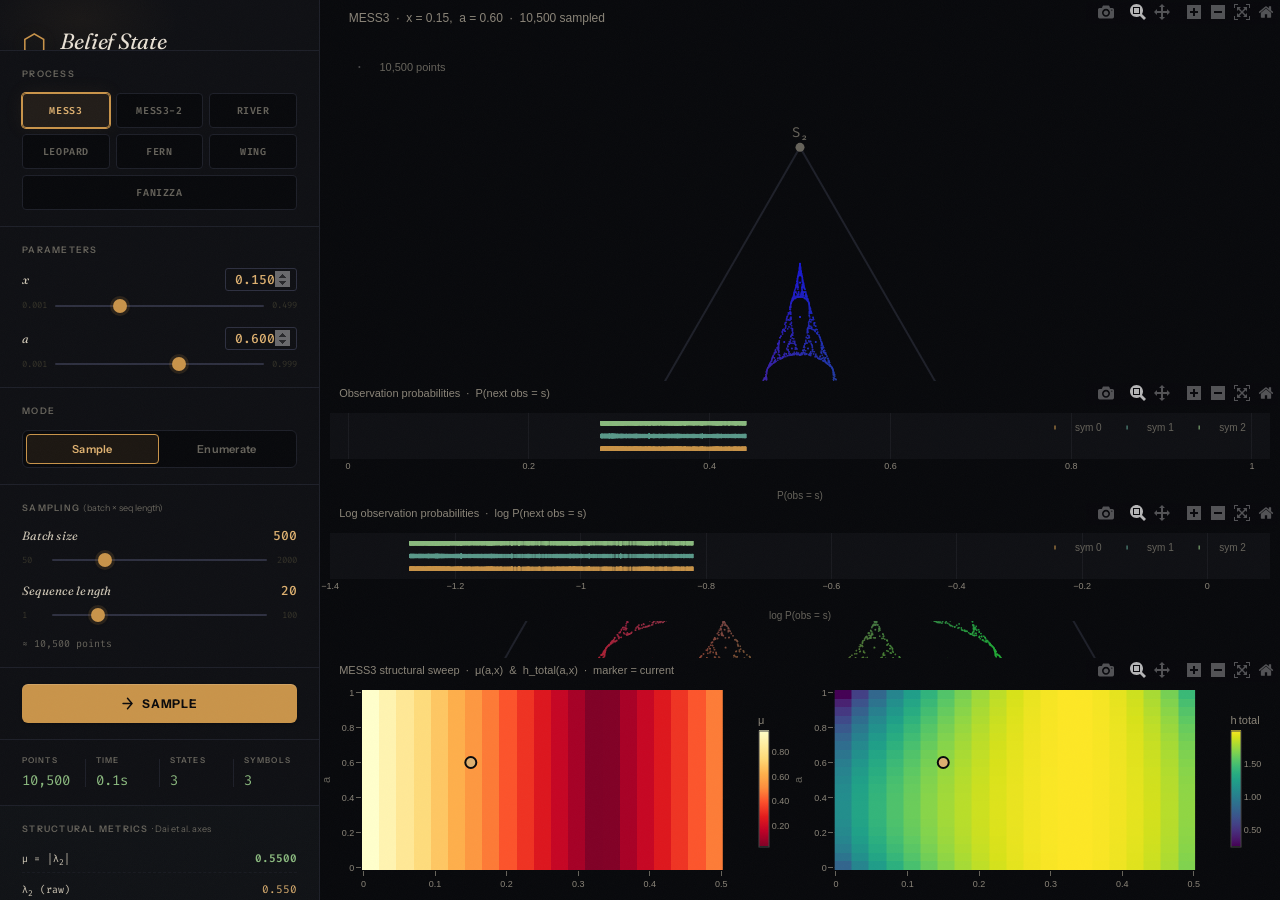
==== index.html @ 684ce018 "Add WING process; UI fixes for startup zoom and section gaps - WING (3 states, 2 obs) parametrized b" ====
<!DOCTYPE html>
<html lang="en">
<head>
  <meta charset="UTF-8" />
  <meta name="viewport" content="width=device-width, initial-scale=1.0" />
  <title>Belief State Geometry</title>
  <link rel="preconnect" href="https://fonts.googleapis.com" />
  <link rel="preconnect" href="https://fonts.gstatic.com" crossorigin />
  <link href="https://fonts.googleapis.com/css2?family=Fraunces:ital,opsz,wght@0,9..144,300;0,9..144,400;0,9..144,600;1,9..144,300;1,9..144,400;1,9..144,600&family=Instrument+Sans:wght@400;500;600;700&family=Fira+Code:wght@400;500;600&display=swap" rel="stylesheet" />
  <script src="https://cdn.plot.ly/plotly-2.35.2.min.js"></script>
  <link rel="stylesheet" href="style.css?v=5" />
</head>
<body>
<div class="layout">

  <!-- ══════════════════ SIDEBAR ══════════════════ -->
  <aside class="sidebar">

    <div class="sidebar-header">
      <div class="logo-row">
        <span class="logo-icon">&#x2B21;</span>
        <div>
          <h1>Belief State<br/>Geometry</h1>
          <p class="subtitle">Mixed-State Presentations of generative processes</p>
        </div>
      </div>
    </div>

    <!-- Process selector -->
    <div class="section">
      <div class="section-label">Process</div>
      <div class="process-grid" id="process-grid">
        <button class="proc-btn active" data-proc="mess3">MESS3</button>
        <button class="proc-btn" data-proc="mess3_2">MESS3-2</button>
        <button class="proc-btn" data-proc="river">RIVER</button>
        <button class="proc-btn" data-proc="leopard">LEOPARD</button>
        <button class="proc-btn" data-proc="fern">FERN</button>
        <button class="proc-btn" data-proc="wing">WING</button>
        <button class="proc-btn fanizza-btn" data-proc="fanizza">FANIZZA</button>
      </div>
    </div>

    <!-- Parameters -->
    <div class="section" id="param-section">
      <div class="section-label" id="param-section-label">Parameters</div>
      <div id="param-list"></div>
    </div>

    <!-- Mode toggle -->
    <div class="section">
      <div class="section-label">Mode</div>
      <div class="mode-toggle">
        <button class="mode-btn active" id="mode-sample">Sample</button>
        <button class="mode-btn" id="mode-enum">Enumerate</button>
      </div>
    </div>

    <!-- Sample mode controls -->
    <div class="section" id="sample-section">
      <div class="section-label">Sampling <span class="muted">(batch &times; seq length)</span></div>
      <div class="param-row">
        <div class="param-header">
          <label class="param-label">Batch size</label>
          <span class="param-val" id="batch-size-val">500</span>
        </div>
        <div class="slider-row">
          <span class="slider-bound">50</span>
          <input type="range" class="slider" id="batch-size" min="50" max="2000" step="50" value="500" />
          <span class="slider-bound right">2000</span>
        </div>
      </div>
      <div class="param-row">
        <div class="param-header">
          <label class="param-label">Sequence length</label>
          <span class="param-val" id="seq-len-val">20</span>
        </div>
        <div class="slider-row">
          <span class="slider-bound">1</span>
          <input type="range" class="slider" id="seq-len" min="1" max="100" step="1" value="20" />
          <span class="slider-bound right">100</span>
        </div>
      </div>
      <div class="depth-hint">
        &#8776; <span id="point-estimate">10,500</span> points
      </div>
    </div>

    <!-- Enumerate mode controls (hidden by default) -->
    <div class="section hidden" id="enum-section">
      <div class="section-label">Depth <span class="muted">(max sequence length)</span></div>
      <div class="depth-row">
        <input type="range" class="slider" id="max-seq-len" min="3" max="14" step="1" value="8" />
        <span class="depth-val" id="max-seq-len-val">8</span>
      </div>
      <div class="depth-hint">
        &#8776; <span id="node-estimate">9,841</span> nodes
      </div>
    </div>

    <!-- Compute -->
    <div class="compute-section">
      <button class="compute-btn" id="compute-btn">
        <svg class="btn-icon" viewBox="0 0 16 16" fill="none">
          <path d="M8 1.5L13.5 8L8 14.5" stroke="currentColor" stroke-width="1.8" stroke-linecap="round" stroke-linejoin="round"/>
          <path d="M2.5 8H13" stroke="currentColor" stroke-width="1.8" stroke-linecap="round"/>
        </svg>
        <span class="btn-label">Sample</span>
      </button>
    </div>

    <!-- Stats -->
    <div class="stats-panel" id="stats-panel">
      <div class="stat-item">
        <div class="stat-label">Points</div>
        <div class="stat-val" id="stat-nodes">&mdash;</div>
      </div>
      <div class="stat-divider"></div>
      <div class="stat-item">
        <div class="stat-label">Time</div>
        <div class="stat-val" id="stat-time">&mdash;</div>
      </div>
      <div class="stat-divider"></div>
      <div class="stat-item">
        <div class="stat-label">States</div>
        <div class="stat-val" id="stat-states">3</div>
      </div>
      <div class="stat-divider"></div>
      <div class="stat-item">
        <div class="stat-label">Symbols</div>
        <div class="stat-val" id="stat-symbols">3</div>
      </div>
    </div>

    <!-- Structural metrics: mixing rate & entropy -->
    <div class="section structural-section" id="structural-section">
      <div class="section-label">
        Structural metrics
        <span class="muted">&middot; Dai et&nbsp;al. axes</span>
      </div>
      <div class="metrics-grid" id="metrics-grid">
        <div class="metric-row">
          <span class="metric-label">&mu; = |&lambda;<sub>2</sub>|</span>
          <span class="metric-val highlight" id="metric-mu">&mdash;</span>
        </div>
        <div class="metric-row">
          <span class="metric-label">&lambda;<sub>2</sub> (raw)</span>
          <span class="metric-val" id="metric-lambda2">&mdash;</span>
        </div>
        <div class="metric-row">
          <span class="metric-label">&pi;</span>
          <span class="metric-val" id="metric-pi">&mdash;</span>
        </div>
        <div class="metric-row">
          <span class="metric-label">H(A)</span>
          <span class="metric-val" id="metric-HA">&mdash; <span class="metric-unit">nats</span></span>
        </div>
        <div class="metric-row">
          <span class="metric-label">H(B, &pi;)</span>
          <span class="metric-val" id="metric-HB">&mdash; <span class="metric-unit">nats</span></span>
        </div>
        <div class="metric-row">
          <span class="metric-label">h&#771;<sub>A</sub></span>
          <span class="metric-val" id="metric-hA">&mdash;</span>
        </div>
        <div class="metric-row">
          <span class="metric-label">h&#771;<sub>B</sub></span>
          <span class="metric-val" id="metric-hB">&mdash;</span>
        </div>
        <div class="metric-row">
          <span class="metric-label">h<sub>total</sub></span>
          <span class="metric-val highlight" id="metric-htot">&mdash;</span>
        </div>
        <div class="metric-row">
          <span class="metric-label">1 / (1 &minus; &mu;)</span>
          <span class="metric-val" id="metric-mixtime">&mdash; <span class="metric-unit">steps</span></span>
        </div>
      </div>
      <div class="metrics-note hidden" id="metrics-note"></div>
    </div>

    <!-- Description -->
    <div class="description" id="description"></div>

    <div class="sidebar-footer">
      <a href="https://arxiv.org/abs/2405.15943" target="_blank" class="ref-link">
        <span>arXiv:2405.15943</span> &#8599;
      </a>
      <a href="https://github.com/Astera-org/simplexity" target="_blank" class="ref-link">
        simplexity &#8599;
      </a>
    </div>

  </aside>

  <!-- ══════════════════ MAIN ══════════════════ -->
  <main class="main">

    <!-- Loading overlay -->
    <div class="loading-overlay hidden" id="loading-overlay">
      <div class="loading-card">
        <div class="spinner-ring"></div>
        <div class="loading-text">
          Computing&hellip;
          <span class="loading-sub" id="loading-sub">
            Running in-browser computation
          </span>
        </div>
      </div>
    </div>

    <!-- Plot area -->
    <div class="plot-area" id="plot-area">
      <div id="main-plot" class="plot-container"></div>
      <div id="cantor-plot" class="plot-container cantor-container hidden"></div>
      <div id="obs-prob-plot" class="plot-container obs-prob-container hidden"></div>
      <div id="log-obs-prob-plot" class="plot-container log-obs-prob-container hidden"></div>
      <div id="param-grid-wrapper" class="param-grid-wrapper hidden">
        <div class="grid-scale-toggle" id="grid-scale-toggle">
          <span class="grid-scale-label">Axes (a, x)</span>
          <button class="scale-btn active" data-scale="linear">Linear</button>
          <button class="scale-btn" data-scale="log">Log</button>
        </div>
        <div id="param-grid-plot" class="plot-container param-grid-container"></div>
      </div>
    </div>

    <!-- Empty state -->
    <div class="empty-state hidden" id="empty-state">
      <div class="empty-icon">&#x2B21;</div>
      <div class="empty-title">No data yet</div>
      <div class="empty-sub">Select a process and click <strong>Sample</strong></div>
    </div>

  </main>

</div>
<script src="compute.js?v=5"></script>
<script src="app.js?v=5"></script>
</body>
</html>
---- style.css ----
/* ═══════════════════════════════════════════════════════════════════
   Belief State Geometry — Observatory Instrument aesthetic
   ═══════════════════════════════════════════════════════════════════ */

*, *::before, *::after { box-sizing: border-box; margin: 0; padding: 0; }

:root {
  --bg:         #08090c;
  --surface:    #0f1014;
  --card:       #16171e;
  --border:     #1e2029;
  --border-hi:  #2e3040;

  --accent:     #c9944a;
  --accent-dim: rgba(201, 148, 74, 0.10);
  --accent-hi:  #ddb070;
  --accent-glow: rgba(201, 148, 74, 0.06);

  --teal:       #5b9a8b;
  --teal-dim:   rgba(91, 154, 139, 0.10);

  --text:       #cdc5b4;
  --text-hi:    #e8e0d4;
  --muted:      #66635b;
  --faint:      #333128;

  --green:      #8bba7f;
  --red:        #d4685a;

  --font-display: 'Fraunces', 'Georgia', serif;
  --font-body: 'Instrument Sans', system-ui, -apple-system, sans-serif;
  --font-mono: 'Fira Code', 'JetBrains Mono', monospace;
}

html, body { height: 100%; overflow: hidden; }

body {
  font-family: var(--font-body);
  background: var(--bg);
  color: var(--text);
  font-size: 13px;
  line-height: 1.5;
  -webkit-font-smoothing: antialiased;
}

/* Noise grain overlay */
body::after {
  content: '';
  position: fixed;
  inset: 0;
  pointer-events: none;
  z-index: 9999;
  opacity: 0.025;
  background-image: url("data:image/svg+xml,%3Csvg viewBox='0 0 256 256' xmlns='http://www.w3.org/2000/svg'%3E%3Cfilter id='n'%3E%3CfeTurbulence type='fractalNoise' baseFrequency='0.85' numOctaves='4' stitchTiles='stitch'/%3E%3C/filter%3E%3Crect width='100%25' height='100%25' filter='url(%23n)'/%3E%3C/svg%3E");
  background-size: 200px 200px;
}

/* ── Layout ──────────────────────────────────────────────────────── */
.layout {
  display: flex;
  height: 100vh;
}

/* ── Sidebar ─────────────────────────────────────────────────────── */
.sidebar {
  width: 320px;
  min-width: 320px;
  background: var(--surface);
  border-right: 1px solid var(--border);
  display: flex;
  flex-direction: column;
  overflow-y: auto;
  overflow-x: hidden;
  scrollbar-width: thin;
  scrollbar-color: var(--border) transparent;
}

.sidebar-header {
  padding: 28px 22px 22px;
  border-bottom: 1px solid var(--border);
  position: relative;
  overflow: hidden;
}

/* Warm glow behind header */
.sidebar-header::before {
  content: '';
  position: absolute;
  top: -40px;
  left: -20px;
  width: 200px;
  height: 120px;
  background: radial-gradient(ellipse, var(--accent-glow), transparent 70%);
  pointer-events: none;
}

.logo-row {
  display: flex;
  align-items: flex-start;
  gap: 14px;
  position: relative;
}

.logo-icon {
  font-size: 28px;
  line-height: 1;
  margin-top: 2px;
  color: var(--accent);
  flex-shrink: 0;
  filter: drop-shadow(0 0 8px var(--accent-dim));
}

h1 {
  font-family: var(--font-display);
  font-size: 22px;
  font-weight: 400;
  font-style: italic;
  line-height: 1.2;
  color: var(--text-hi);
  letter-spacing: -0.01em;
  font-variation-settings: 'opsz' 36;
}

.subtitle {
  font-size: 10.5px;
  color: var(--muted);
  margin-top: 6px;
  line-height: 1.5;
  letter-spacing: 0.03em;
}

/* ── Sections ────────────────────────────────────────────────────── */
.section {
  padding: 16px 22px;
  border-bottom: 1px solid var(--border);
}

.section-label {
  font-size: 9px;
  font-weight: 600;
  letter-spacing: 0.14em;
  text-transform: uppercase;
  color: var(--muted);
  margin-bottom: 12px;
  font-family: var(--font-body);
}

.section-label .muted { font-weight: 400; text-transform: none; letter-spacing: 0; }

/* ── Mode toggle ────────────────────────────────────────────────── */
.mode-toggle {
  display: flex;
  gap: 2px;
  background: var(--bg);
  border: 1px solid var(--border);
  border-radius: 6px;
  padding: 3px;
}

.mode-btn {
  flex: 1;
  background: transparent;
  border: 1px solid transparent;
  border-radius: 4px;
  color: var(--muted);
  font-size: 11px;
  font-weight: 600;
  padding: 7px 8px;
  cursor: pointer;
  transition: all 0.2s ease;
  font-family: var(--font-body);
  letter-spacing: 0.02em;
}

.mode-btn:hover { color: var(--text); }

.mode-btn.active {
  background: var(--accent-dim);
  border-color: var(--accent);
  color: var(--accent-hi);
}

/* ── Process grid ────────────────────────────────────────────────── */
.process-grid {
  display: grid;
  grid-template-columns: 1fr 1fr 1fr;
  gap: 6px;
}

.proc-btn {
  background: var(--bg);
  border: 1px solid var(--border);
  border-radius: 4px;
  color: var(--muted);
  font-size: 10px;
  font-weight: 600;
  padding: 10px 4px;
  cursor: pointer;
  transition: all 0.2s ease;
  font-family: var(--font-mono);
  letter-spacing: 0.06em;
  white-space: nowrap;
  position: relative;
}

.proc-btn:hover {
  border-color: var(--accent);
  color: var(--accent-hi);
  background: var(--accent-dim);
}

.proc-btn.active {
  background: var(--accent-dim);
  border-color: var(--accent);
  color: var(--accent-hi);
  box-shadow: 0 0 0 1px var(--accent), 0 0 20px rgba(201, 148, 74, 0.08);
}

/* FANIZZA spans full bottom row */
.proc-btn.fanizza-btn {
  grid-column: 1 / 4;
}

/* ── Parameters ──────────────────────────────────────────────────── */
.param-row { margin-bottom: 14px; }
.param-row:last-child { margin-bottom: 0; }

.param-header {
  display: flex;
  justify-content: space-between;
  align-items: baseline;
  margin-bottom: 8px;
}

.param-label {
  font-size: 12px;
  color: var(--text);
  font-style: italic;
  font-family: var(--font-display);
  font-variation-settings: 'opsz' 14;
  letter-spacing: 0.02em;
}

.param-val {
  font-size: 13px;
  font-weight: 500;
  color: var(--accent-hi);
  font-family: var(--font-mono);
  min-width: 44px;
  text-align: right;
  font-variant-numeric: tabular-nums;
}

input.param-num {
  background: transparent;
  border: 1px solid var(--border-hi);
  border-radius: 3px;
  padding: 2px 6px;
  width: 72px;
  outline: none;
}
input.param-num:focus {
  border-color: var(--accent-hi);
}
input.param-num::-webkit-outer-spin-button,
input.param-num::-webkit-inner-spin-button {
  opacity: 0.4;
}

.slider-row {
  display: flex;
  align-items: center;
  gap: 8px;
}

.slider-bound {
  font-size: 9px;
  color: var(--faint);
  font-family: var(--font-mono);
  min-width: 22px;
}
.slider-bound.right { text-align: right; }

/* Range input */
.slider {
  -webkit-appearance: none;
  appearance: none;
  flex: 1;
  height: 2px;
  background: var(--border-hi);
  border-radius: 1px;
  outline: none;
  cursor: pointer;
  transition: background 0.2s;
}

.slider::-webkit-slider-thumb {
  -webkit-appearance: none;
  width: 14px;
  height: 14px;
  border-radius: 50%;
  background: var(--accent);
  cursor: pointer;
  box-shadow: 0 0 0 3px rgba(201, 148, 74, 0.15), 0 1px 4px rgba(0,0,0,0.4);
  transition: all 0.15s ease;
}

.slider::-webkit-slider-thumb:hover {
  background: var(--accent-hi);
  box-shadow: 0 0 0 5px rgba(201, 148, 74, 0.2), 0 1px 6px rgba(0,0,0,0.5);
  transform: scale(1.1);
}

.slider::-moz-range-thumb {
  width: 14px;
  height: 14px;
  border-radius: 50%;
  background: var(--accent);
  border: none;
  cursor: pointer;
}

.no-params {
  font-size: 11px;
  color: var(--muted);
  font-style: italic;
  padding: 4px 0;
  font-family: var(--font-display);
  font-variation-settings: 'opsz' 14;
}

/* ── Depth ───────────────────────────────────────────────────────── */
.depth-row {
  display: flex;
  align-items: center;
  gap: 12px;
}

.depth-val {
  font-size: 20px;
  font-weight: 300;
  font-family: var(--font-display);
  color: var(--accent-hi);
  min-width: 28px;
  text-align: right;
  font-variant-numeric: tabular-nums;
}

.depth-hint {
  font-size: 10px;
  color: var(--muted);
  margin-top: 6px;
  font-family: var(--font-mono);
  font-variant-numeric: tabular-nums;
}

/* ── Compute button ──────────────────────────────────────────────── */
.compute-section {
  padding: 16px 22px;
  border-bottom: 1px solid var(--border);
}

.compute-btn {
  width: 100%;
  padding: 12px 16px;
  background: var(--accent);
  border: none;
  border-radius: 6px;
  color: #0a0a0c;
  font-size: 12px;
  font-weight: 700;
  cursor: pointer;
  display: flex;
  align-items: center;
  justify-content: center;
  gap: 8px;
  letter-spacing: 0.08em;
  text-transform: uppercase;
  transition: all 0.2s ease;
  font-family: var(--font-body);
  box-shadow: 0 1px 3px rgba(0,0,0,0.3), inset 0 1px 0 rgba(255,255,255,0.15);
}

.compute-btn:hover:not(:disabled) {
  background: var(--accent-hi);
  transform: translateY(-1px);
  box-shadow: 0 4px 16px rgba(201, 148, 74, 0.25), inset 0 1px 0 rgba(255,255,255,0.2);
}

.compute-btn:active:not(:disabled) {
  transform: translateY(0);
  box-shadow: 0 1px 2px rgba(0,0,0,0.4), inset 0 1px 2px rgba(0,0,0,0.1);
}

.compute-btn:disabled {
  opacity: 0.35;
  cursor: not-allowed;
  transform: none;
  box-shadow: none;
}

.btn-icon {
  width: 13px;
  height: 13px;
  flex-shrink: 0;
}

/* ── Stats ───────────────────────────────────────────────────────── */
.stats-panel {
  display: flex;
  align-items: center;
  padding: 14px 22px;
  border-bottom: 1px solid var(--border);
  gap: 0;
}

.stat-item {
  flex: 1;
  display: flex;
  flex-direction: column;
  gap: 4px;
}

.stat-divider {
  width: 1px;
  height: 28px;
  background: var(--border);
  margin: 0 10px;
}

.stat-label {
  font-size: 8px;
  font-weight: 600;
  letter-spacing: 0.14em;
  text-transform: uppercase;
  color: var(--muted);
  font-family: var(--font-body);
}

.stat-val {
  font-size: 14px;
  font-weight: 400;
  font-family: var(--font-mono);
  color: var(--green);
  font-variant-numeric: tabular-nums;
}

/* ── Structural metrics ──────────────────────────────────────────── */
.structural-section {
  background: linear-gradient(
    180deg,
    rgba(91, 154, 139, 0.025) 0%,
    transparent 100%
  );
}

.metrics-grid {
  display: flex;
  flex-direction: column;
  gap: 6px;
}

.metric-row {
  display: flex;
  justify-content: space-between;
  align-items: baseline;
  padding: 3px 0;
  border-bottom: 1px dashed rgba(30, 32, 41, 0.6);
  font-size: 11px;
}

.metric-row:last-child { border-bottom: none; }

.metric-label {
  color: var(--text);
  font-family: var(--font-mono);
  font-size: 10px;
  letter-spacing: 0.02em;
}

.metric-val {
  color: var(--accent-hi);
  font-family: var(--font-mono);
  font-size: 11px;
  font-variant-numeric: tabular-nums;
  text-align: right;
}

.metric-val.highlight {
  color: var(--green);
  font-weight: 600;
}

.metric-unit {
  color: var(--muted);
  font-size: 9px;
  margin-left: 2px;
  font-weight: 400;
}

.metrics-note {
  margin-top: 8px;
  padding: 8px 10px;
  font-size: 10.5px;
  color: var(--muted);
  font-family: var(--font-display);
  font-style: italic;
  font-variation-settings: 'opsz' 14;
  background: rgba(212, 104, 90, 0.04);
  border: 1px dashed rgba(212, 104, 90, 0.18);
  border-radius: 4px;
  line-height: 1.5;
}

.structural-section.unsupported .metrics-grid { display: none; }

.param-grid-container {
  flex: 1 1 auto !important;
  min-height: 0;
}

.param-grid-wrapper {
  display: flex;
  flex-direction: column;
  flex: 0 0 290px;
  min-height: 0;
  border-top: 1px solid var(--border);
}
.param-grid-wrapper.hidden { display: none; }

.grid-scale-toggle {
  display: flex;
  align-items: center;
  gap: 8px;
  padding: 8px 14px;
  font-family: var(--font-mono);
  font-size: 10px;
  color: var(--faint);
  background: var(--card, rgba(255,255,255,0.02));
  border-top: 1px solid var(--border);
  border-bottom: 1px solid var(--border);
}
.grid-scale-label {
  text-transform: uppercase;
  letter-spacing: 0.08em;
}
.scale-btn {
  background: transparent;
  border: 1px solid var(--border-hi);
  color: var(--muted);
  font-family: var(--font-mono);
  font-size: 10px;
  padding: 2px 9px;
  border-radius: 3px;
  cursor: pointer;
  transition: all 0.15s;
}
.scale-btn:hover { color: var(--text); }
.scale-btn.active {
  background: var(--accent-hi);
  color: var(--bg);
  border-color: var(--accent-hi);
}

/* ── Description ─────────────────────────────────────────────────── */
.description {
  padding: 18px 22px;
  font-size: 12px;
  color: var(--muted);
  line-height: 1.7;
  flex: 1;
}

.description strong {
  color: var(--text-hi);
  font-weight: 600;
  font-family: var(--font-display);
  font-style: italic;
  font-variation-settings: 'opsz' 14;
}

.description em {
  color: var(--accent-hi);
  font-style: normal;
  font-family: var(--font-mono);
  font-size: 11px;
}

.description .tag {
  display: inline-block;
  font-size: 9px;
  font-weight: 600;
  font-family: var(--font-mono);
  background: var(--teal-dim);
  border: 1px solid rgba(91, 154, 139, 0.2);
  border-radius: 3px;
  padding: 2px 6px;
  color: var(--teal);
  margin: 0 2px;
  letter-spacing: 0.03em;
}

.description a {
  color: var(--accent-hi);
  text-decoration: none;
  border-bottom: 1px solid rgba(201, 148, 74, 0.3);
  transition: border-color 0.2s;
}

.description a:hover {
  border-bottom-color: var(--accent);
}

/* ── Footer ──────────────────────────────────────────────────────── */
.sidebar-footer {
  padding: 14px 22px;
  border-top: 1px solid var(--border);
  display: flex;
  gap: 18px;
  margin-top: auto;
}

.ref-link {
  font-size: 10px;
  color: var(--muted);
  text-decoration: none;
  transition: color 0.2s;
  font-family: var(--font-mono);
  letter-spacing: 0.02em;
}

.ref-link:hover { color: var(--accent-hi); }

/* ══════════════════════════════════════════════════════════════════
   MAIN AREA
   ══════════════════════════════════════════════════════════════════ */
.main {
  flex: 1;
  display: flex;
  flex-direction: column;
  position: relative;
  overflow: hidden;
  background: var(--bg);
}

.plot-area {
  flex: 1;
  display: flex;
  flex-direction: column;
  min-height: 0;
  overflow-y: auto;
}

.plot-container {
  flex: 1;
  min-height: 0;
}

#main-plot {
  flex: 1 1 auto;
  min-height: 380px;
}

.cantor-container {
  flex: 0 0 148px !important;
  min-height: 0;
  border-top: 1px solid var(--border);
}

.obs-prob-container,
.log-obs-prob-container {
  flex: 0 0 120px !important;
  min-height: 0;
  border-top: 1px solid var(--border);
}

.hidden { display: none !important; }

/* ── Loading overlay ─────────────────────────────────────────────── */
.loading-overlay {
  position: absolute;
  inset: 0;
  background: rgba(8, 9, 12, 0.85);
  backdrop-filter: blur(8px);
  -webkit-backdrop-filter: blur(8px);
  display: flex;
  align-items: center;
  justify-content: center;
  z-index: 200;
}

.loading-card {
  background: var(--card);
  border: 1px solid var(--border-hi);
  border-radius: 10px;
  padding: 32px 44px;
  display: flex;
  flex-direction: column;
  align-items: center;
  gap: 20px;
  box-shadow: 0 16px 64px rgba(0,0,0,0.6), 0 0 0 1px rgba(201, 148, 74, 0.05);
  min-width: 240px;
  text-align: center;
}

.loading-text {
  font-size: 14px;
  font-weight: 500;
  color: var(--text-hi);
  display: flex;
  flex-direction: column;
  gap: 6px;
  font-family: var(--font-display);
  font-style: italic;
  font-variation-settings: 'opsz' 18;
}

.loading-sub {
  font-size: 10.5px;
  color: var(--muted);
  font-weight: 400;
  font-family: var(--font-body);
  font-style: normal;
}

/* Spinner */
.spinner-ring {
  width: 40px;
  height: 40px;
  border: 2px solid var(--border-hi);
  border-top-color: var(--accent);
  border-radius: 50%;
  animation: spin 0.9s linear infinite;
}

@keyframes spin { to { transform: rotate(360deg); } }

/* ── Empty state ─────────────────────────────────────────────────── */
.empty-state {
  position: absolute;
  inset: 0;
  display: flex;
  flex-direction: column;
  align-items: center;
  justify-content: center;
  gap: 12px;
  color: var(--muted);
}

.empty-icon {
  font-size: 52px;
  opacity: 0.12;
  color: var(--accent);
}

.empty-title {
  font-size: 18px;
  font-weight: 400;
  color: var(--faint);
  font-family: var(--font-display);
  font-style: italic;
  font-variation-settings: 'opsz' 24;
}

.empty-sub {
  font-size: 12px;
  color: var(--muted);
}

.empty-sub strong { color: var(--accent-hi); }

/* ── Error toast ─────────────────────────────────────────────────── */
.error-toast {
  position: absolute;
  bottom: 20px;
  left: 50%;
  transform: translateX(-50%);
  background: rgba(212, 104, 90, 0.08);
  border: 1px solid var(--red);
  border-radius: 6px;
  padding: 10px 18px;
  color: var(--red);
  font-size: 12px;
  z-index: 300;
  display: none;
  font-family: var(--font-mono);
}

.error-toast.show { display: block; }

/* ── Scrollbar ───────────────────────────────────────────────────── */
::-webkit-scrollbar { width: 4px; }
::-webkit-scrollbar-track { background: transparent; }
::-webkit-scrollbar-thumb { background: var(--border-hi); border-radius: 2px; }
::-webkit-scrollbar-thumb:hover { background: var(--muted); }

/* ── Entrance animations ─────────────────────────────────────────── */
@keyframes fadeUp {
  from { opacity: 0; transform: translateY(8px); }
  to   { opacity: 1; transform: translateY(0); }
}

.sidebar-header { animation: fadeUp 0.4s ease both; }
.section:nth-child(2) { animation: fadeUp 0.4s ease 0.05s both; }
.section:nth-child(3) { animation: fadeUp 0.4s ease 0.1s both; }
.section:nth-child(4) { animation: fadeUp 0.4s ease 0.15s both; }
.section:nth-child(5) { animation: fadeUp 0.4s ease 0.2s both; }
.section:nth-child(6) { animation: fadeUp 0.4s ease 0.25s both; }
.compute-section { animation: fadeUp 0.4s ease 0.3s both; }
.stats-panel { animation: fadeUp 0.4s ease 0.35s both; }
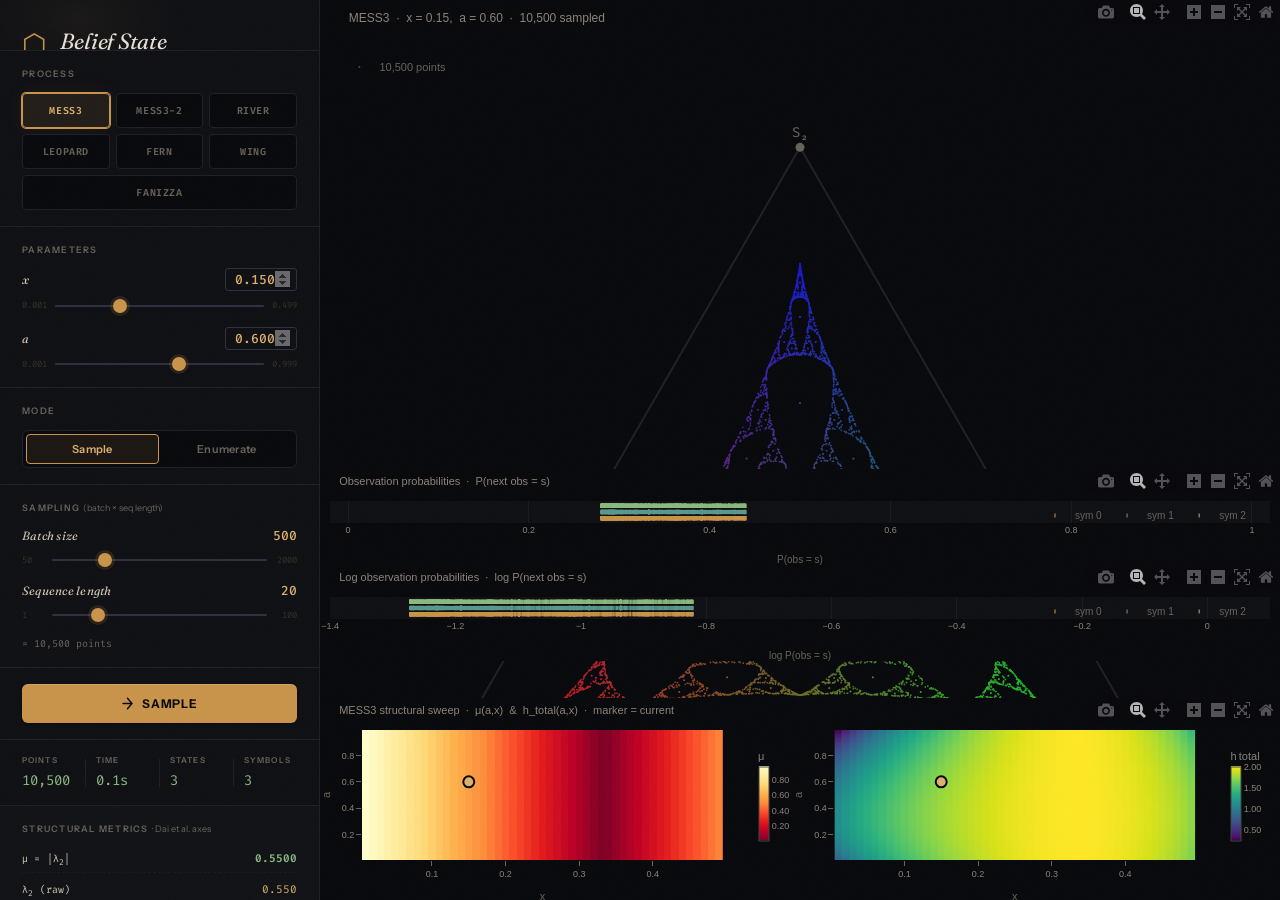
==== commit 40e352e6: "Densify entropy grids and compact main panel layout - MESS3 grid 21×21 → 99×49; WING grid 21×21 → 99" ====
--- a/index.html
+++ b/index.html
@@ -8,7 +8,7 @@
   <link rel="preconnect" href="https://fonts.gstatic.com" crossorigin />
   <link href="https://fonts.googleapis.com/css2?family=Fraunces:ital,opsz,wght@0,9..144,300;0,9..144,400;0,9..144,600;1,9..144,300;1,9..144,400;1,9..144,600&family=Instrument+Sans:wght@400;500;600;700&family=Fira+Code:wght@400;500;600&display=swap" rel="stylesheet" />
   <script src="https://cdn.plot.ly/plotly-2.35.2.min.js"></script>
-  <link rel="stylesheet" href="style.css?v=5" />
+  <link rel="stylesheet" href="style.css?v=6" />
 </head>
 <body>
 <div class="layout">
@@ -234,7 +234,7 @@
   </main>
 
 </div>
-<script src="compute.js?v=5"></script>
-<script src="app.js?v=5"></script>
+<script src="compute.js?v=6"></script>
+<script src="app.js?v=6"></script>
 </body>
 </html>
--- a/style.css
+++ b/style.css
@@ -522,7 +522,7 @@
 .param-grid-wrapper {
   display: flex;
   flex-direction: column;
-  flex: 0 0 290px;
+  flex: 0 0 240px;
   min-height: 0;
   border-top: 1px solid var(--border);
 }
@@ -658,7 +658,7 @@
 
 #main-plot {
   flex: 1 1 auto;
-  min-height: 380px;
+  min-height: 300px;
 }
 
 .cantor-container {
@@ -669,7 +669,7 @@
 
 .obs-prob-container,
 .log-obs-prob-container {
-  flex: 0 0 120px !important;
+  flex: 0 0 96px !important;
   min-height: 0;
   border-top: 1px solid var(--border);
 }
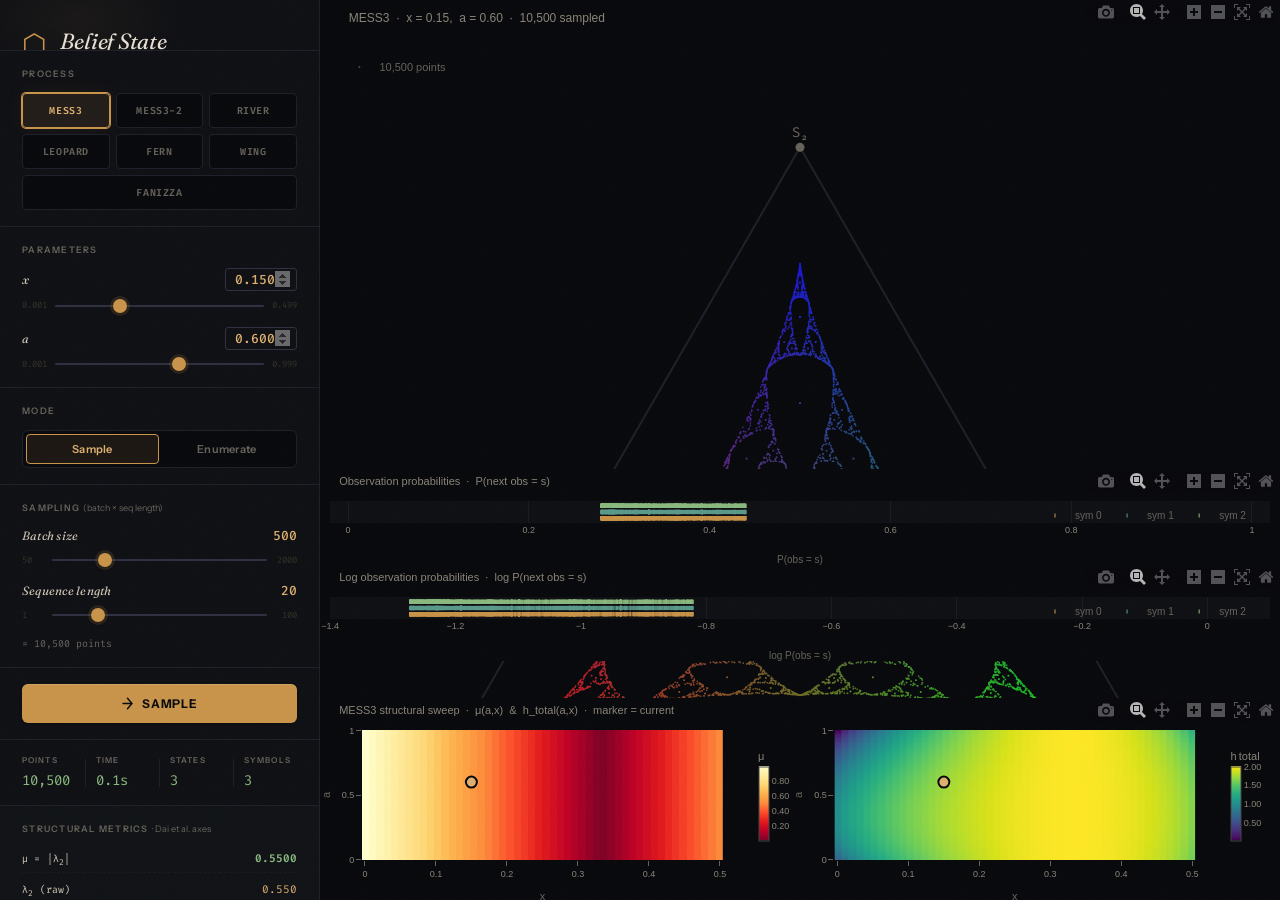
==== commit 4f744849: "Extend MESS3 + WING entropy grids to 0.001 floor The grids previously started at 0.01, so heatmap ce" ====
--- a/index.html
+++ b/index.html
@@ -234,7 +234,7 @@
   </main>
 
 </div>
-<script src="compute.js?v=6"></script>
-<script src="app.js?v=6"></script>
+<script src="compute.js?v=7"></script>
+<script src="app.js?v=7"></script>
 </body>
 </html>
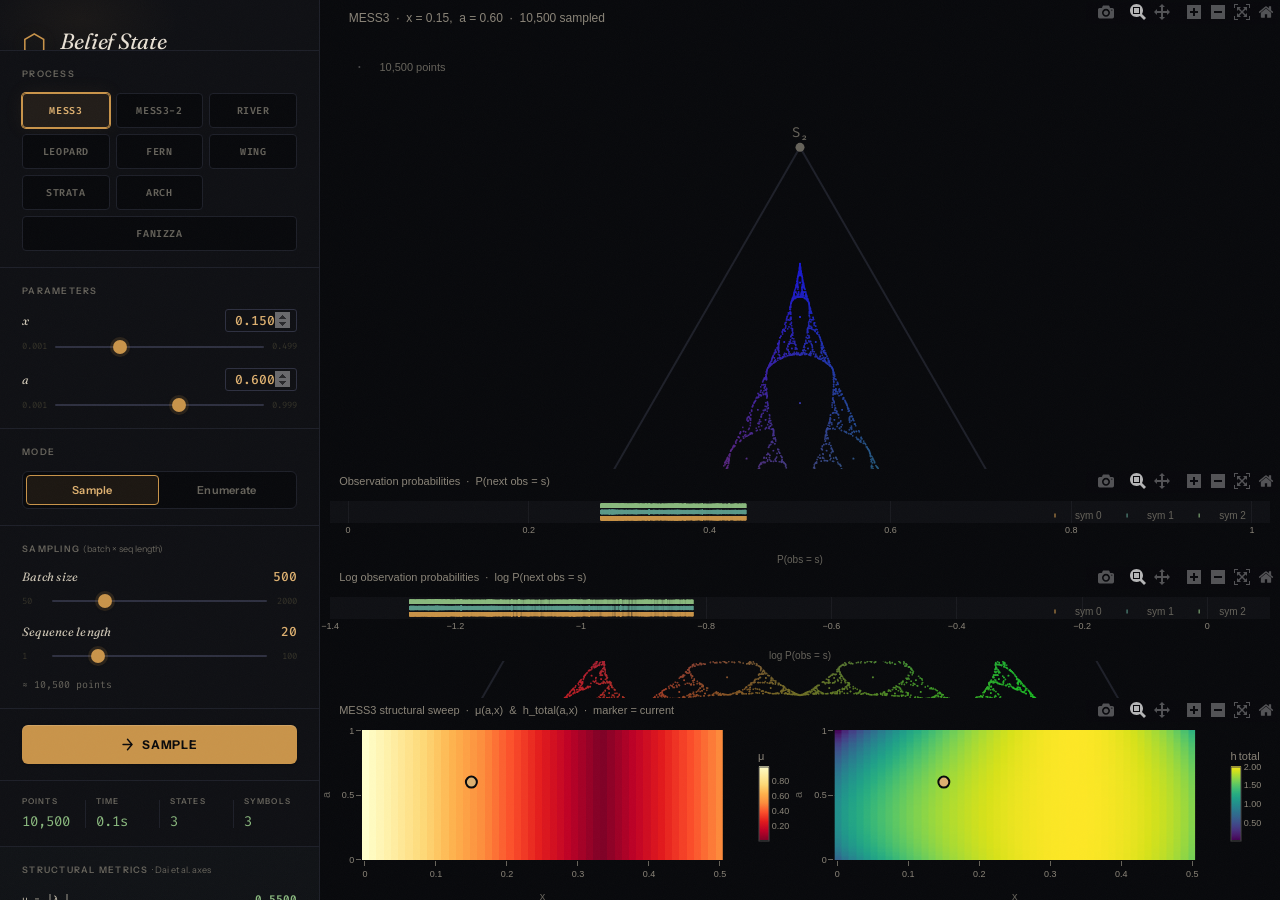
==== commit 865e1080: "Add STRATA and ARCH processes - STRATA: 3-state, 2-symbol HMM with params (a, t0, t1); renders on   " ====
--- a/index.html
+++ b/index.html
@@ -36,6 +36,8 @@
         <button class="proc-btn" data-proc="leopard">LEOPARD</button>
         <button class="proc-btn" data-proc="fern">FERN</button>
         <button class="proc-btn" data-proc="wing">WING</button>
+        <button class="proc-btn" data-proc="strata">STRATA</button>
+        <button class="proc-btn" data-proc="arch">ARCH</button>
         <button class="proc-btn fanizza-btn" data-proc="fanizza">FANIZZA</button>
       </div>
     </div>
@@ -234,7 +236,7 @@
   </main>
 
 </div>
-<script src="compute.js?v=7"></script>
-<script src="app.js?v=7"></script>
+<script src="compute.js?v=8"></script>
+<script src="app.js?v=8"></script>
 </body>
 </html>
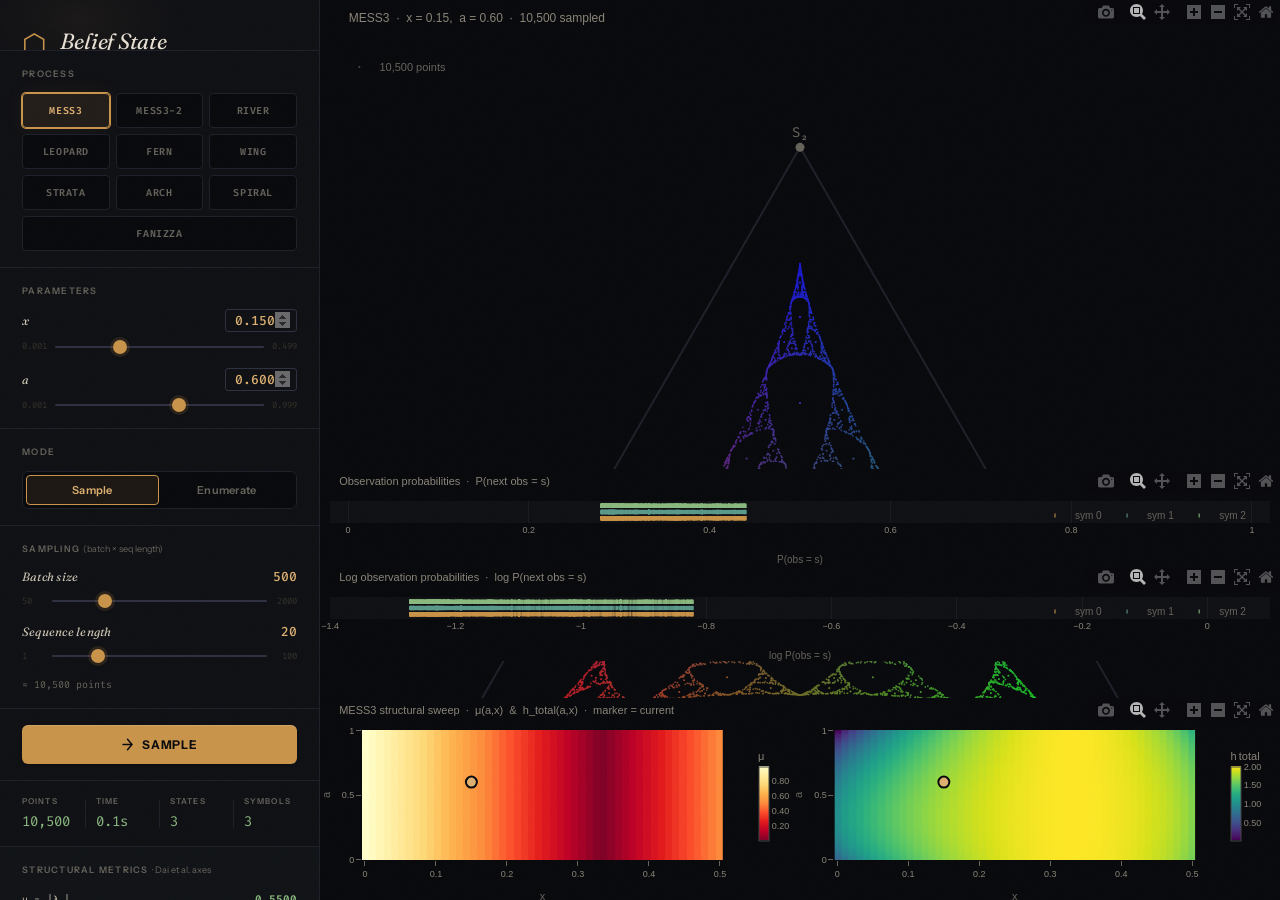
==== commit cbb0237e: "Add SPIRAL process with μ + h_total sweep 3-state, 2-symbol HMM with single persistence parameter a." ====
--- a/index.html
+++ b/index.html
@@ -38,6 +38,7 @@
         <button class="proc-btn" data-proc="wing">WING</button>
         <button class="proc-btn" data-proc="strata">STRATA</button>
         <button class="proc-btn" data-proc="arch">ARCH</button>
+        <button class="proc-btn" data-proc="spiral">SPIRAL</button>
         <button class="proc-btn fanizza-btn" data-proc="fanizza">FANIZZA</button>
       </div>
     </div>
@@ -236,7 +237,7 @@
   </main>
 
 </div>
-<script src="compute.js?v=8"></script>
-<script src="app.js?v=8"></script>
+<script src="compute.js?v=10"></script>
+<script src="app.js?v=10"></script>
 </body>
 </html>
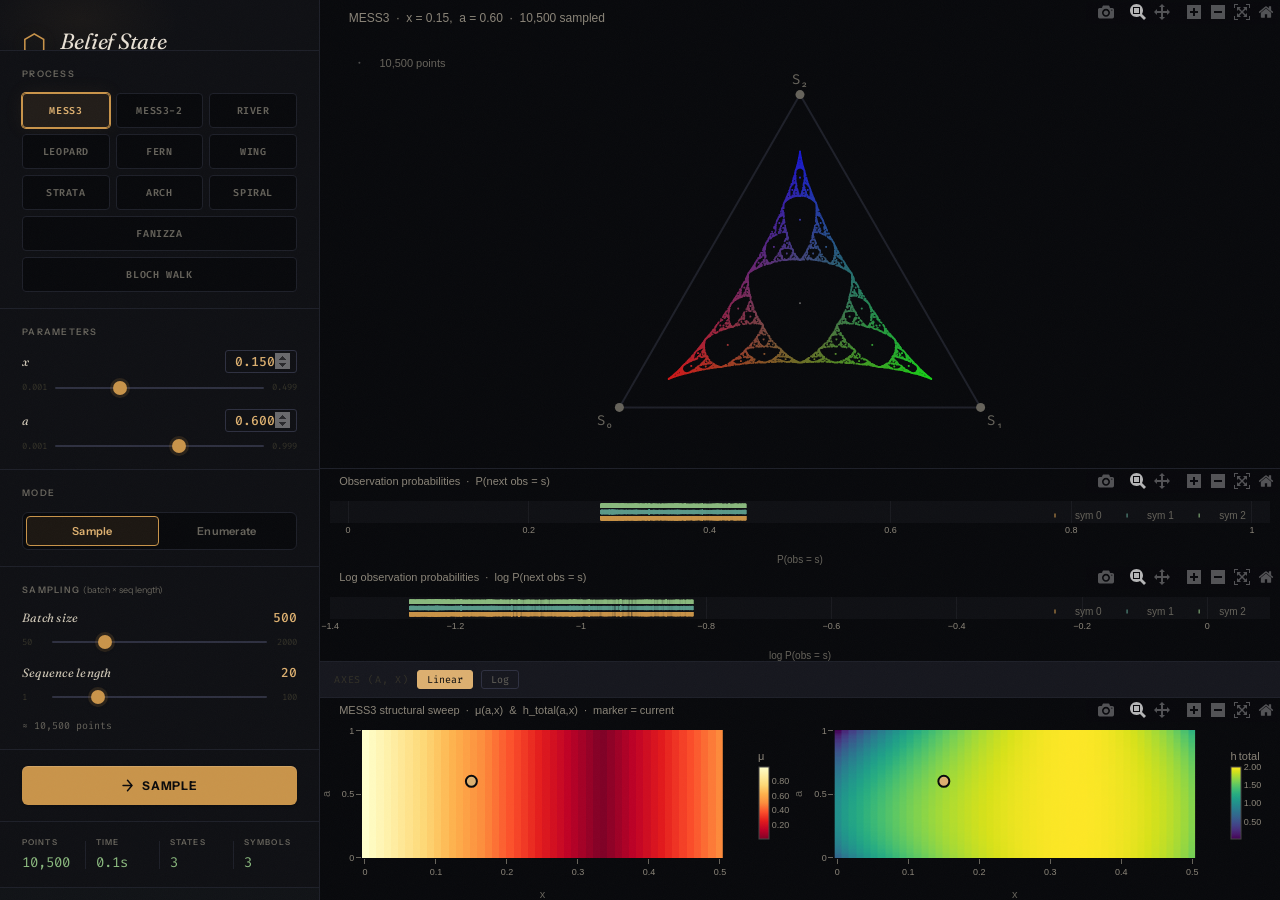
==== commit e2a6893d: "Add Bloch Walk process with interactive belief-disk walker Bloch Walk (Riechers, Elliott & Shai 2025" ====
--- a/index.html
+++ b/index.html
@@ -8,7 +8,7 @@
   <link rel="preconnect" href="https://fonts.gstatic.com" crossorigin />
   <link href="https://fonts.googleapis.com/css2?family=Fraunces:ital,opsz,wght@0,9..144,300;0,9..144,400;0,9..144,600;1,9..144,300;1,9..144,400;1,9..144,600&family=Instrument+Sans:wght@400;500;600;700&family=Fira+Code:wght@400;500;600&display=swap" rel="stylesheet" />
   <script src="https://cdn.plot.ly/plotly-2.35.2.min.js"></script>
-  <link rel="stylesheet" href="style.css?v=6" />
+  <link rel="stylesheet" href="style.css?v=7" />
 </head>
 <body>
 <div class="layout">
@@ -40,6 +40,7 @@
         <button class="proc-btn" data-proc="arch">ARCH</button>
         <button class="proc-btn" data-proc="spiral">SPIRAL</button>
         <button class="proc-btn fanizza-btn" data-proc="fanizza">FANIZZA</button>
+        <button class="proc-btn wide-btn" data-proc="bloch">BLOCH WALK</button>
       </div>
     </div>
 
@@ -188,6 +189,9 @@
       <a href="https://arxiv.org/abs/2405.15943" target="_blank" class="ref-link">
         <span>arXiv:2405.15943</span> &#8599;
       </a>
+      <a href="https://arxiv.org/abs/2507.07432" target="_blank" class="ref-link">
+        <span>arXiv:2507.07432</span> &#8599;
+      </a>
       <a href="https://github.com/Astera-org/simplexity" target="_blank" class="ref-link">
         simplexity &#8599;
       </a>
@@ -214,6 +218,51 @@
     <!-- Plot area -->
     <div class="plot-area" id="plot-area">
       <div id="main-plot" class="plot-container"></div>
+
+      <!-- Bloch Walk: belief disk + step-through walker -->
+      <div id="bloch-view" class="bloch-view hidden">
+        <div class="bloch-top">
+          <div id="bloch-plot" class="plot-container"></div>
+          <aside class="bloch-panel">
+            <div class="section-label">Walk <span class="muted">&middot; click a token or use arrow keys</span></div>
+            <div class="dpad" id="bloch-dpad">
+              <button class="dpad-btn dpad-n" data-tok="0"><span class="dpad-tok">0</span><span class="dpad-dir">&uarr; +z</span><span class="dpad-p">25%</span></button>
+              <button class="dpad-btn dpad-w" data-tok="3"><span class="dpad-tok">3</span><span class="dpad-dir">&larr; &minus;x</span><span class="dpad-p">25%</span></button>
+              <button class="dpad-btn dpad-c" id="bloch-random" title="Sample one token from P">sample</button>
+              <button class="dpad-btn dpad-e" data-tok="2"><span class="dpad-tok">2</span><span class="dpad-dir">&rarr; +x</span><span class="dpad-p">25%</span></button>
+              <button class="dpad-btn dpad-s" data-tok="1"><span class="dpad-tok">1</span><span class="dpad-dir">&darr; &minus;z</span><span class="dpad-p">25%</span></button>
+            </div>
+            <div class="bloch-actions">
+              <button class="scale-btn" id="bloch-play">Play</button>
+              <button class="scale-btn" id="bloch-undo">Undo</button>
+              <button class="scale-btn" id="bloch-reset">Reset</button>
+            </div>
+
+            <div class="metrics-grid bloch-readout">
+              <div class="metric-row"><span class="metric-label">belief (x, z)</span><span class="metric-val" id="bloch-xz">(0.000, 0.000)</span></div>
+              <div class="metric-row"><span class="metric-label">purity |r|</span><span class="metric-val highlight" id="bloch-r">0.000</span></div>
+              <div class="metric-row"><span class="metric-label">context</span><span class="metric-val bloch-tokens" id="bloch-tokens">&empty;</span></div>
+            </div>
+
+            <div class="section-label bloch-rules-label">Rules</div>
+            <div class="bloch-rules">
+              <div class="rule"><code>P(0), P(1) = (1 &plusmn; s&middot;z) / 4</code></div>
+              <div class="rule"><code>P(2), P(3) = (1 &plusmn; s&middot;x) / 4</code></div>
+              <div class="rule-note">a weak compass reading of the arrow</div>
+              <div class="rule"><code>see 0:&nbsp; z &rarr; (z + s) / (1 + s&middot;z)</code></div>
+              <div class="rule"><code>&nbsp;&nbsp;&nbsp;&nbsp;&nbsp;&nbsp;&nbsp; x &rarr; c&middot;x / (1 + s&middot;z)</code></div>
+              <div class="rule-note">kicked toward that token&rsquo;s pole; 1, 2, 3 by symmetry</div>
+              <div class="rule"><code id="bloch-sc">s = 0.275 &nbsp; c = &minus;0.962</code></div>
+              <div class="rule-note">
+                <span id="bloch-flip-note"></span>
+                <button class="scale-btn" id="bloch-mirror" title="Same s, opposite sign of c">&beta; &rarr; 1/&beta;</button>
+              </div>
+              <div class="rule-note">0&harr;1 and 2&harr;3 undo each other &middot; rim = certain</div>
+            </div>
+          </aside>
+        </div>
+        <div id="bloch-purity-plot" class="plot-container bloch-purity"></div>
+      </div>
       <div id="cantor-plot" class="plot-container cantor-container hidden"></div>
       <div id="obs-prob-plot" class="plot-container obs-prob-container hidden"></div>
       <div id="log-obs-prob-plot" class="plot-container log-obs-prob-container hidden"></div>
@@ -237,7 +286,7 @@
   </main>
 
 </div>
-<script src="compute.js?v=10"></script>
-<script src="app.js?v=10"></script>
+<script src="compute.js?v=11"></script>
+<script src="app.js?v=12"></script>
 </body>
 </html>
--- a/style.css
+++ b/style.css
@@ -216,8 +216,9 @@
   box-shadow: 0 0 0 1px var(--accent), 0 0 20px rgba(201, 148, 74, 0.08);
 }
 
-/* FANIZZA spans full bottom row */
-.proc-btn.fanizza-btn {
+/* FANIZZA and BLOCH WALK each span a full row */
+.proc-btn.fanizza-btn,
+.proc-btn.wide-btn {
   grid-column: 1 / 4;
 }
 
@@ -672,6 +673,132 @@
   flex: 0 0 96px !important;
   min-height: 0;
   border-top: 1px solid var(--border);
+}
+
+/* ── Bloch Walk view ─────────────────────────────────────────────── */
+.bloch-view {
+  flex: 1 1 auto;
+  display: flex;
+  flex-direction: column;
+  min-height: 0;
+}
+
+.bloch-top {
+  flex: 1 1 auto;
+  display: flex;
+  min-height: 420px;
+}
+
+#bloch-plot { flex: 1 1 auto; min-width: 0; }
+
+.bloch-purity {
+  flex: 0 0 132px !important;
+  min-height: 0;
+  overflow: hidden;
+  border-top: 1px solid var(--border);
+}
+
+.bloch-panel {
+  flex: 0 0 286px;
+  padding: 16px 18px;
+  border-left: 1px solid var(--border);
+  background: var(--surface);
+  overflow-y: auto;
+}
+
+.dpad {
+  display: grid;
+  grid-template-columns: repeat(3, 1fr);
+  grid-template-areas: ". n ." "w c e" ". s .";
+  gap: 6px;
+}
+.dpad-n { grid-area: n; --tok: #c9944a; }
+.dpad-s { grid-area: s; --tok: #5b9a8b; }
+.dpad-e { grid-area: e; --tok: #8bba7f; }
+.dpad-w { grid-area: w; --tok: #d4685a; }
+.dpad-c { grid-area: c; }
+
+.dpad-btn {
+  --p: 0.5;
+  position: relative;
+  overflow: hidden;
+  display: flex;
+  flex-direction: column;
+  align-items: center;
+  justify-content: center;
+  gap: 1px;
+  height: 66px;
+  background: var(--bg);
+  border: 1px solid var(--border-hi);
+  border-radius: 6px;
+  color: var(--text);
+  font-family: var(--font-mono);
+  cursor: pointer;
+  transition: border-color 0.15s, transform 0.08s;
+}
+/* Fill height = P(token), on a 0–50% scale (the largest it can be). */
+.dpad-btn[data-tok]::before {
+  content: '';
+  position: absolute;
+  left: 0; right: 0; bottom: 0;
+  height: calc(var(--p) * 100%);
+  background: var(--tok);
+  opacity: 0.22;
+  transition: height 0.2s ease;
+}
+.dpad-btn > span { position: relative; }
+.dpad-btn:hover:not(:disabled) { border-color: var(--tok, var(--accent)); }
+.dpad-btn:active:not(:disabled) { transform: scale(0.96); }
+.dpad-btn:disabled { opacity: 0.3; cursor: not-allowed; }
+
+.dpad-tok { font-size: 18px; font-weight: 600; color: var(--tok); line-height: 1.1; }
+.dpad-dir { font-size: 9px; color: var(--muted); }
+.dpad-p   { font-size: 11px; color: var(--text-hi); font-variant-numeric: tabular-nums; }
+.dpad-c {
+  font-size: 10px;
+  letter-spacing: 0.08em;
+  text-transform: uppercase;
+  color: var(--muted);
+}
+.dpad-c:hover { color: var(--accent-hi); }
+
+.bloch-actions {
+  display: flex;
+  gap: 6px;
+  margin: 10px 0 16px;
+}
+.bloch-actions .scale-btn { flex: 1; padding: 5px 0; }
+
+.bloch-tokens {
+  white-space: nowrap;
+  letter-spacing: 0.08em;
+}
+
+.bloch-rules-label { margin-top: 18px; }
+.bloch-rules .rule code {
+  font-family: var(--font-mono);
+  font-size: 10.5px;
+  color: var(--text-hi);
+  white-space: nowrap;
+}
+.bloch-rules .rule-note {
+  font-size: 10.5px;
+  color: var(--muted);
+  font-family: var(--font-display);
+  font-style: italic;
+  font-variation-settings: 'opsz' 14;
+  margin: 2px 0 10px;
+}
+#bloch-sc { color: var(--accent-hi); }
+#bloch-mirror { margin-left: 4px; font-style: normal; }
+
+/* Narrow window: stack plot, panel, purity strip and let the plot area scroll. */
+@media (max-width: 1080px) {
+  .bloch-view { flex: 0 0 auto; }
+  .bloch-top { flex: 0 0 auto; flex-direction: column; min-height: 0; }
+  #bloch-plot { flex: 0 0 420px; }
+  .bloch-panel { flex: 0 0 auto; border-left: none; border-top: 1px solid var(--border); overflow: visible; }
+  .dpad { max-width: 260px; margin: 0 auto; }
 }
 
 .hidden { display: none !important; }
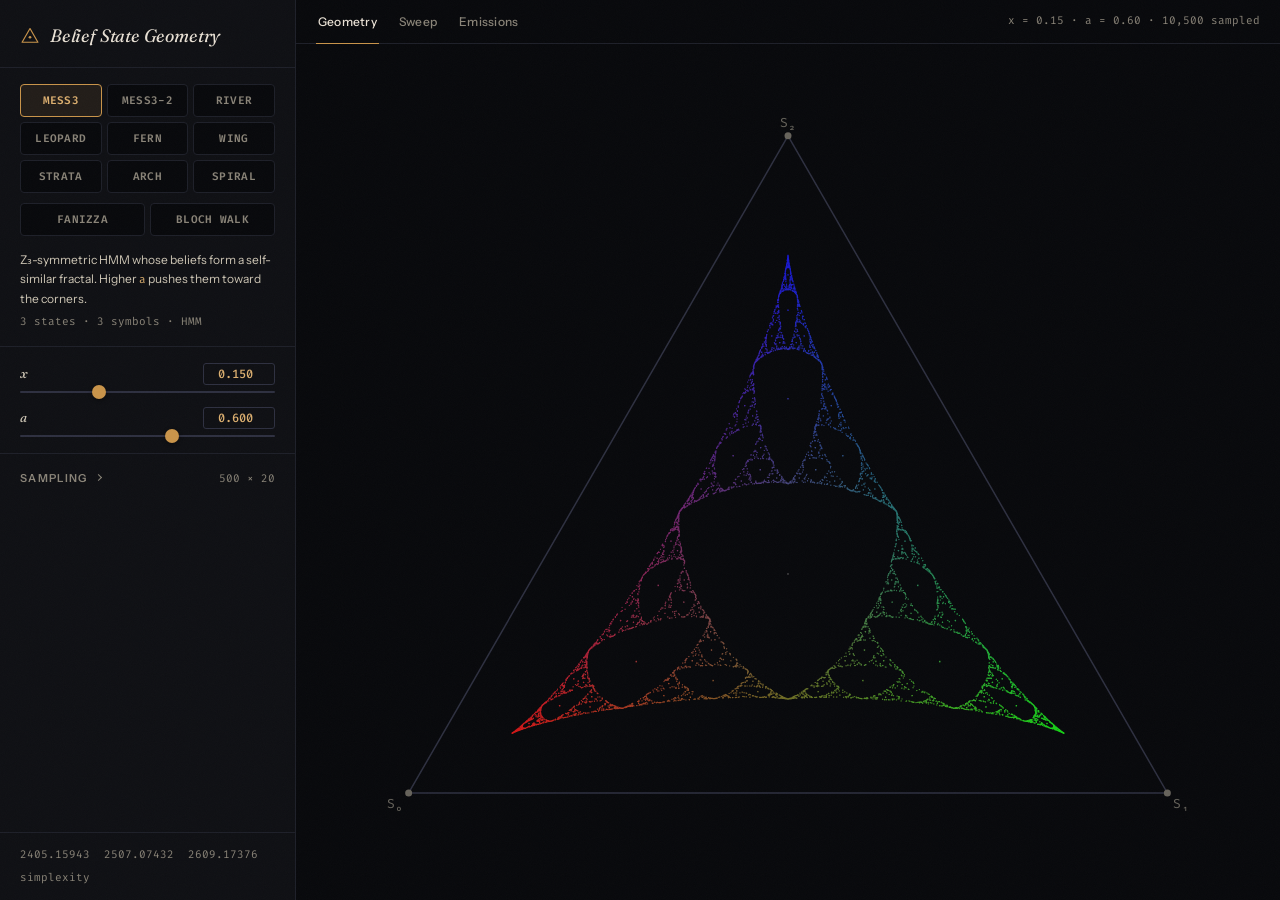
==== commit 20fc30d7: "Distill the UI; add sweeps and paper regime for every process - One view at a time: Geometry / Sweep" ====
--- a/index.html
+++ b/index.html
@@ -8,7 +8,7 @@
   <link rel="preconnect" href="https://fonts.gstatic.com" crossorigin />
   <link href="https://fonts.googleapis.com/css2?family=Fraunces:ital,opsz,wght@0,9..144,300;0,9..144,400;0,9..144,600;1,9..144,300;1,9..144,400;1,9..144,600&family=Instrument+Sans:wght@400;500;600;700&family=Fira+Code:wght@400;500;600&display=swap" rel="stylesheet" />
   <script src="https://cdn.plot.ly/plotly-2.35.2.min.js"></script>
-  <link rel="stylesheet" href="style.css?v=7" />
+  <link rel="stylesheet" href="style.css?v=10" />
 </head>
 <body>
 <div class="layout">
@@ -16,21 +16,17 @@
   <!-- ══════════════════ SIDEBAR ══════════════════ -->
   <aside class="sidebar">
 
-    <div class="sidebar-header">
-      <div class="logo-row">
-        <span class="logo-icon">&#x2B21;</span>
-        <div>
-          <h1>Belief State<br/>Geometry</h1>
-          <p class="subtitle">Mixed-State Presentations of generative processes</p>
-        </div>
-      </div>
-    </div>
-
-    <!-- Process selector -->
-    <div class="section">
-      <div class="section-label">Process</div>
+    <header class="sidebar-header">
+      <svg class="logo-mark" viewBox="0 0 24 24" aria-hidden="true">
+        <path d="M12 3 L21.5 19.5 H2.5 Z" fill="none" stroke="currentColor" stroke-width="1.4" stroke-linejoin="round"/>
+        <circle cx="12" cy="13.5" r="1.6" fill="currentColor"/>
+      </svg>
+      <h1>Belief State Geometry</h1>
+    </header>
+
+    <section class="section" aria-label="Process">
       <div class="process-grid" id="process-grid">
-        <button class="proc-btn active" data-proc="mess3">MESS3</button>
+        <button class="proc-btn" data-proc="mess3">MESS3</button>
         <button class="proc-btn" data-proc="mess3_2">MESS3-2</button>
         <button class="proc-btn" data-proc="river">RIVER</button>
         <button class="proc-btn" data-proc="leopard">LEOPARD</button>
@@ -39,254 +35,173 @@
         <button class="proc-btn" data-proc="strata">STRATA</button>
         <button class="proc-btn" data-proc="arch">ARCH</button>
         <button class="proc-btn" data-proc="spiral">SPIRAL</button>
-        <button class="proc-btn fanizza-btn" data-proc="fanizza">FANIZZA</button>
-        <button class="proc-btn wide-btn" data-proc="bloch">BLOCH WALK</button>
-      </div>
-    </div>
-
-    <!-- Parameters -->
-    <div class="section" id="param-section">
-      <div class="section-label" id="param-section-label">Parameters</div>
+      </div>
+      <div class="process-grid ghmm-row">
+        <button class="proc-btn" data-proc="fanizza">FANIZZA</button>
+        <button class="proc-btn" data-proc="bloch">BLOCH WALK</button>
+      </div>
+      <p class="description" id="description"></p>
+      <p class="process-meta" id="process-meta"></p>
+    </section>
+
+    <section class="section" id="param-section" aria-label="Parameters">
       <div id="param-list"></div>
-    </div>
-
-    <!-- Mode toggle -->
-    <div class="section">
-      <div class="section-label">Mode</div>
-      <div class="mode-toggle">
+    </section>
+
+    <details class="section sampling" id="sampling">
+      <summary>
+        <span class="section-label">Sampling</span>
+        <span class="sampling-summary" id="sampling-summary">500 &times; 20</span>
+      </summary>
+
+      <div class="mode-toggle" role="group" aria-label="Mode">
         <button class="mode-btn active" id="mode-sample">Sample</button>
         <button class="mode-btn" id="mode-enum">Enumerate</button>
       </div>
-    </div>
-
-    <!-- Sample mode controls -->
-    <div class="section" id="sample-section">
-      <div class="section-label">Sampling <span class="muted">(batch &times; seq length)</span></div>
-      <div class="param-row">
-        <div class="param-header">
-          <label class="param-label">Batch size</label>
-          <span class="param-val" id="batch-size-val">500</span>
-        </div>
-        <div class="slider-row">
-          <span class="slider-bound">50</span>
-          <input type="range" class="slider" id="batch-size" min="50" max="2000" step="50" value="500" />
-          <span class="slider-bound right">2000</span>
-        </div>
-      </div>
-      <div class="param-row">
-        <div class="param-header">
-          <label class="param-label">Sequence length</label>
-          <span class="param-val" id="seq-len-val">20</span>
-        </div>
-        <div class="slider-row">
-          <span class="slider-bound">1</span>
-          <input type="range" class="slider" id="seq-len" min="1" max="100" step="1" value="20" />
-          <span class="slider-bound right">100</span>
-        </div>
-      </div>
-      <div class="depth-hint">
-        &#8776; <span id="point-estimate">10,500</span> points
-      </div>
-    </div>
-
-    <!-- Enumerate mode controls (hidden by default) -->
-    <div class="section hidden" id="enum-section">
-      <div class="section-label">Depth <span class="muted">(max sequence length)</span></div>
-      <div class="depth-row">
-        <input type="range" class="slider" id="max-seq-len" min="3" max="14" step="1" value="8" />
-        <span class="depth-val" id="max-seq-len-val">8</span>
-      </div>
-      <div class="depth-hint">
-        &#8776; <span id="node-estimate">9,841</span> nodes
-      </div>
-    </div>
-
-    <!-- Compute -->
-    <div class="compute-section">
-      <button class="compute-btn" id="compute-btn">
-        <svg class="btn-icon" viewBox="0 0 16 16" fill="none">
-          <path d="M8 1.5L13.5 8L8 14.5" stroke="currentColor" stroke-width="1.8" stroke-linecap="round" stroke-linejoin="round"/>
-          <path d="M2.5 8H13" stroke="currentColor" stroke-width="1.8" stroke-linecap="round"/>
-        </svg>
-        <span class="btn-label">Sample</span>
-      </button>
-    </div>
-
-    <!-- Stats -->
-    <div class="stats-panel" id="stats-panel">
-      <div class="stat-item">
-        <div class="stat-label">Points</div>
-        <div class="stat-val" id="stat-nodes">&mdash;</div>
-      </div>
-      <div class="stat-divider"></div>
-      <div class="stat-item">
-        <div class="stat-label">Time</div>
-        <div class="stat-val" id="stat-time">&mdash;</div>
-      </div>
-      <div class="stat-divider"></div>
-      <div class="stat-item">
-        <div class="stat-label">States</div>
-        <div class="stat-val" id="stat-states">3</div>
-      </div>
-      <div class="stat-divider"></div>
-      <div class="stat-item">
-        <div class="stat-label">Symbols</div>
-        <div class="stat-val" id="stat-symbols">3</div>
-      </div>
-    </div>
-
-    <!-- Structural metrics: mixing rate & entropy -->
-    <div class="section structural-section" id="structural-section">
-      <div class="section-label">
-        Structural metrics
-        <span class="muted">&middot; Dai et&nbsp;al. axes</span>
-      </div>
-      <div class="metrics-grid" id="metrics-grid">
-        <div class="metric-row">
-          <span class="metric-label">&mu; = |&lambda;<sub>2</sub>|</span>
-          <span class="metric-val highlight" id="metric-mu">&mdash;</span>
-        </div>
-        <div class="metric-row">
-          <span class="metric-label">&lambda;<sub>2</sub> (raw)</span>
-          <span class="metric-val" id="metric-lambda2">&mdash;</span>
-        </div>
-        <div class="metric-row">
-          <span class="metric-label">&pi;</span>
-          <span class="metric-val" id="metric-pi">&mdash;</span>
-        </div>
-        <div class="metric-row">
-          <span class="metric-label">H(A)</span>
-          <span class="metric-val" id="metric-HA">&mdash; <span class="metric-unit">nats</span></span>
-        </div>
-        <div class="metric-row">
-          <span class="metric-label">H(B, &pi;)</span>
-          <span class="metric-val" id="metric-HB">&mdash; <span class="metric-unit">nats</span></span>
-        </div>
-        <div class="metric-row">
-          <span class="metric-label">h&#771;<sub>A</sub></span>
-          <span class="metric-val" id="metric-hA">&mdash;</span>
-        </div>
-        <div class="metric-row">
-          <span class="metric-label">h&#771;<sub>B</sub></span>
-          <span class="metric-val" id="metric-hB">&mdash;</span>
-        </div>
-        <div class="metric-row">
-          <span class="metric-label">h<sub>total</sub></span>
-          <span class="metric-val highlight" id="metric-htot">&mdash;</span>
-        </div>
-        <div class="metric-row">
-          <span class="metric-label">1 / (1 &minus; &mu;)</span>
-          <span class="metric-val" id="metric-mixtime">&mdash; <span class="metric-unit">steps</span></span>
-        </div>
-      </div>
-      <div class="metrics-note hidden" id="metrics-note"></div>
-    </div>
-
-    <!-- Description -->
-    <div class="description" id="description"></div>
-
-    <div class="sidebar-footer">
-      <a href="https://arxiv.org/abs/2405.15943" target="_blank" class="ref-link">
-        <span>arXiv:2405.15943</span> &#8599;
-      </a>
-      <a href="https://arxiv.org/abs/2507.07432" target="_blank" class="ref-link">
-        <span>arXiv:2507.07432</span> &#8599;
-      </a>
-      <a href="https://github.com/Astera-org/simplexity" target="_blank" class="ref-link">
-        simplexity &#8599;
-      </a>
-    </div>
-
+
+      <div id="sample-section">
+        <div class="param-row">
+          <div class="param-header">
+            <label class="param-label" for="batch-size">Sequences</label>
+            <span class="param-val" id="batch-size-val">500</span>
+          </div>
+          <input type="range" class="slider" id="batch-size" min="0" max="10" step="1" value="8" />
+        </div>
+        <div class="param-row">
+          <div class="param-header">
+            <label class="param-label" for="seq-len">Sequence length</label>
+            <span class="param-val" id="seq-len-val">20</span>
+          </div>
+          <input type="range" class="slider" id="seq-len" min="0" max="12" step="1" value="4" />
+        </div>
+        <div class="depth-hint"><span id="point-estimate">10,500</span> points</div>
+      </div>
+
+      <div class="hidden" id="enum-section">
+        <div class="param-row">
+          <div class="param-header">
+            <label class="param-label" for="max-seq-len">Depth</label>
+            <span class="param-val" id="max-seq-len-val">8</span>
+          </div>
+          <input type="range" class="slider" id="max-seq-len" min="3" max="14" step="1" value="8" />
+        </div>
+        <div class="depth-hint"><span id="node-estimate">9,841</span> nodes</div>
+      </div>
+
+      <button class="compute-btn" id="compute-btn"><span class="btn-label">Resample</span></button>
+    </details>
+
+    <section class="section mini-geo hidden" id="mini-geo" aria-label="Geometry preview">
+      <div class="mini-geo-head">
+        <span class="section-label">Geometry</span>
+        <span class="mini-geo-hint">click to open</span>
+      </div>
+      <div id="mini-plot" class="viz" role="button" tabindex="0" title="Open the Geometry view"></div>
+    </section>
+
+    <footer class="sidebar-footer">
+      <a href="https://arxiv.org/abs/2405.15943" target="_blank" class="ref-link">2405.15943</a>
+      <a href="https://arxiv.org/abs/2507.07432" target="_blank" class="ref-link">2507.07432</a>
+      <a href="https://arxiv.org/abs/2609.17376" target="_blank" class="ref-link">2609.17376</a>
+      <a href="https://github.com/Astera-org/simplexity" target="_blank" class="ref-link">simplexity</a>
+    </footer>
   </aside>
 
   <!-- ══════════════════ MAIN ══════════════════ -->
   <main class="main">
 
-    <!-- Loading overlay -->
+    <nav class="view-bar">
+      <div class="view-tabs" role="tablist">
+        <button class="view-tab active" role="tab" data-view="geometry">Geometry</button>
+        <button class="view-tab" role="tab" data-view="sweep">Sweep</button>
+        <button class="view-tab" role="tab" data-view="emissions">Emissions</button>
+      </div>
+      <span class="view-caption" id="view-caption"></span>
+    </nav>
+
     <div class="loading-overlay hidden" id="loading-overlay">
-      <div class="loading-card">
-        <div class="spinner-ring"></div>
-        <div class="loading-text">
-          Computing&hellip;
-          <span class="loading-sub" id="loading-sub">
-            Running in-browser computation
-          </span>
-        </div>
-      </div>
+      <div class="spinner-ring"></div>
     </div>
 
-    <!-- Plot area -->
-    <div class="plot-area" id="plot-area">
-      <div id="main-plot" class="plot-container"></div>
-
-      <!-- Bloch Walk: belief disk + step-through walker -->
+    <!-- Geometry -->
+    <section class="view" id="view-geometry">
+      <div id="main-plot" class="viz"></div>
+
       <div id="bloch-view" class="bloch-view hidden">
         <div class="bloch-top">
-          <div id="bloch-plot" class="plot-container"></div>
+          <div id="bloch-plot" class="viz"></div>
           <aside class="bloch-panel">
-            <div class="section-label">Walk <span class="muted">&middot; click a token or use arrow keys</span></div>
             <div class="dpad" id="bloch-dpad">
-              <button class="dpad-btn dpad-n" data-tok="0"><span class="dpad-tok">0</span><span class="dpad-dir">&uarr; +z</span><span class="dpad-p">25%</span></button>
-              <button class="dpad-btn dpad-w" data-tok="3"><span class="dpad-tok">3</span><span class="dpad-dir">&larr; &minus;x</span><span class="dpad-p">25%</span></button>
-              <button class="dpad-btn dpad-c" id="bloch-random" title="Sample one token from P">sample</button>
-              <button class="dpad-btn dpad-e" data-tok="2"><span class="dpad-tok">2</span><span class="dpad-dir">&rarr; +x</span><span class="dpad-p">25%</span></button>
-              <button class="dpad-btn dpad-s" data-tok="1"><span class="dpad-tok">1</span><span class="dpad-dir">&darr; &minus;z</span><span class="dpad-p">25%</span></button>
+              <button class="dpad-btn dpad-n" data-tok="0"><span class="dpad-tok">0</span><span class="dpad-dir">+z</span><span class="dpad-p">25%</span></button>
+              <button class="dpad-btn dpad-w" data-tok="3"><span class="dpad-tok">3</span><span class="dpad-dir">&minus;x</span><span class="dpad-p">25%</span></button>
+              <button class="dpad-btn dpad-c" id="bloch-random" title="Sample one token">sample</button>
+              <button class="dpad-btn dpad-e" data-tok="2"><span class="dpad-tok">2</span><span class="dpad-dir">+x</span><span class="dpad-p">25%</span></button>
+              <button class="dpad-btn dpad-s" data-tok="1"><span class="dpad-tok">1</span><span class="dpad-dir">&minus;z</span><span class="dpad-p">25%</span></button>
             </div>
             <div class="bloch-actions">
-              <button class="scale-btn" id="bloch-play">Play</button>
-              <button class="scale-btn" id="bloch-undo">Undo</button>
-              <button class="scale-btn" id="bloch-reset">Reset</button>
+              <button class="chip-btn" id="bloch-play">Play</button>
+              <button class="chip-btn" id="bloch-undo">Undo</button>
+              <button class="chip-btn" id="bloch-reset">Reset</button>
             </div>
-
-            <div class="metrics-grid bloch-readout">
-              <div class="metric-row"><span class="metric-label">belief (x, z)</span><span class="metric-val" id="bloch-xz">(0.000, 0.000)</span></div>
-              <div class="metric-row"><span class="metric-label">purity |r|</span><span class="metric-val highlight" id="bloch-r">0.000</span></div>
-              <div class="metric-row"><span class="metric-label">context</span><span class="metric-val bloch-tokens" id="bloch-tokens">&empty;</span></div>
-            </div>
-
-            <div class="section-label bloch-rules-label">Rules</div>
-            <div class="bloch-rules">
+            <dl class="readout">
+              <div><dt>belief (x, z)</dt><dd id="bloch-xz">(0.000, 0.000)</dd></div>
+              <div><dt>purity |r|</dt><dd id="bloch-r">0.000</dd></div>
+              <div><dt>context</dt><dd class="bloch-tokens" id="bloch-tokens">&empty;</dd></div>
+            </dl>
+            <p class="hint">Arrow keys step, Backspace undoes.</p>
+
+            <details class="bloch-rules">
+              <summary>Update rule</summary>
               <div class="rule"><code>P(0), P(1) = (1 &plusmn; s&middot;z) / 4</code></div>
               <div class="rule"><code>P(2), P(3) = (1 &plusmn; s&middot;x) / 4</code></div>
-              <div class="rule-note">a weak compass reading of the arrow</div>
-              <div class="rule"><code>see 0:&nbsp; z &rarr; (z + s) / (1 + s&middot;z)</code></div>
-              <div class="rule"><code>&nbsp;&nbsp;&nbsp;&nbsp;&nbsp;&nbsp;&nbsp; x &rarr; c&middot;x / (1 + s&middot;z)</code></div>
-              <div class="rule-note">kicked toward that token&rsquo;s pole; 1, 2, 3 by symmetry</div>
+              <div class="rule"><code>0: z &rarr; (z + s)/(1 + s&middot;z)</code></div>
+              <div class="rule"><code>&nbsp;&nbsp; x &rarr; c&middot;x/(1 + s&middot;z)</code></div>
               <div class="rule"><code id="bloch-sc">s = 0.275 &nbsp; c = &minus;0.962</code></div>
-              <div class="rule-note">
-                <span id="bloch-flip-note"></span>
-                <button class="scale-btn" id="bloch-mirror" title="Same s, opposite sign of c">&beta; &rarr; 1/&beta;</button>
-              </div>
-              <div class="rule-note">0&harr;1 and 2&harr;3 undo each other &middot; rim = certain</div>
-            </div>
+              <p class="hint"><span id="bloch-flip-note"></span>
+                <button class="chip-btn" id="bloch-mirror" title="Same s, opposite sign of c">&beta; &rarr; 1/&beta;</button></p>
+              <p class="hint">0&harr;1 and 2&harr;3 undo each other; the rim is certainty.</p>
+            </details>
           </aside>
         </div>
-        <div id="bloch-purity-plot" class="plot-container bloch-purity"></div>
-      </div>
-      <div id="cantor-plot" class="plot-container cantor-container hidden"></div>
-      <div id="obs-prob-plot" class="plot-container obs-prob-container hidden"></div>
-      <div id="log-obs-prob-plot" class="plot-container log-obs-prob-container hidden"></div>
-      <div id="param-grid-wrapper" class="param-grid-wrapper hidden">
-        <div class="grid-scale-toggle" id="grid-scale-toggle">
-          <span class="grid-scale-label">Axes (a, x)</span>
-          <button class="scale-btn active" data-scale="linear">Linear</button>
-          <button class="scale-btn" data-scale="log">Log</button>
-        </div>
-        <div id="param-grid-plot" class="plot-container param-grid-container"></div>
-      </div>
-    </div>
-
-    <!-- Empty state -->
-    <div class="empty-state hidden" id="empty-state">
-      <div class="empty-icon">&#x2B21;</div>
-      <div class="empty-title">No data yet</div>
-      <div class="empty-sub">Select a process and click <strong>Sample</strong></div>
-    </div>
+        <div id="bloch-purity-plot" class="viz bloch-purity"></div>
+      </div>
+    </section>
+
+    <!-- Sweep -->
+    <section class="view hidden" id="view-sweep">
+      <div class="sweep-bar">
+        <div class="seg" id="sweep-color" role="group" aria-label="Heatmap colour">
+          <button class="seg-btn active" data-color="mu">|&lambda;<sub>2</sub>|</button>
+          <button class="seg-btn" data-color="h">H&#771;</button>
+        </div>
+        <span class="sweep-axes" id="sweep-axes"></span>
+        <div class="seg" id="sweep-scale" role="group" aria-label="Axis scale">
+          <button class="seg-btn active" data-scale="linear">lin</button>
+          <button class="seg-btn" data-scale="log">log</button>
+        </div>
+        <button class="chip-btn toggle" id="paper-toggle" aria-pressed="true"
+                title="Parametrizations used in arXiv:2609.17376">Paper regime</button>
+        <span class="sweep-readout" id="sweep-readout"></span>
+        <details class="metrics-pop">
+          <summary>All metrics</summary>
+          <dl class="readout" id="metrics-list"></dl>
+        </details>
+      </div>
+      <div class="sweep-plots">
+        <div id="param-plot" class="viz"></div>
+        <div id="regime-plot" class="viz"></div>
+      </div>
+    </section>
+
+    <!-- Emissions -->
+    <section class="view hidden" id="view-emissions">
+      <div id="obs-prob-plot" class="viz"></div>
+      <div id="log-obs-prob-plot" class="viz"></div>
+    </section>
 
   </main>
-
 </div>
-<script src="compute.js?v=11"></script>
-<script src="app.js?v=12"></script>
+<script src="compute.js?v=12"></script>
+<script src="app.js?v=15"></script>
 </body>
 </html>
--- a/style.css
+++ b/style.css
@@ -14,22 +14,19 @@
   --accent:     #c9944a;
   --accent-dim: rgba(201, 148, 74, 0.10);
   --accent-hi:  #ddb070;
-  --accent-glow: rgba(201, 148, 74, 0.06);
 
   --teal:       #5b9a8b;
-  --teal-dim:   rgba(91, 154, 139, 0.10);
-
   --text:       #cdc5b4;
   --text-hi:    #e8e0d4;
-  --muted:      #66635b;
-  --faint:      #333128;
-
-  --green:      #8bba7f;
+  --muted:      #8a8478;   /* secondary text: ≥4.5:1 on --surface */
+  --faint:      #4a473f;   /* decoration only */
   --red:        #d4685a;
 
   --font-display: 'Fraunces', 'Georgia', serif;
   --font-body: 'Instrument Sans', system-ui, -apple-system, sans-serif;
   --font-mono: 'Fira Code', 'JetBrains Mono', monospace;
+
+  --ease-out: cubic-bezier(0.16, 1, 0.3, 1);
 }
 
 html, body { height: 100%; overflow: hidden; }
@@ -41,6 +38,14 @@
   font-size: 13px;
   line-height: 1.5;
   -webkit-font-smoothing: antialiased;
+}
+
+::selection { background: rgba(221, 176, 112, 0.28); color: var(--text-hi); }
+
+:focus-visible {
+  outline: 1.5px solid var(--accent-hi);
+  outline-offset: 2px;
+  border-radius: 3px;
 }
 
 /* Noise grain overlay */
@@ -55,16 +60,15 @@
   background-size: 200px 200px;
 }
 
+.hidden { display: none !important; }
+
 /* ── Layout ──────────────────────────────────────────────────────── */
-.layout {
-  display: flex;
-  height: 100vh;
-}
+.layout { display: flex; height: 100vh; }
 
 /* ── Sidebar ─────────────────────────────────────────────────────── */
 .sidebar {
-  width: 320px;
-  min-width: 320px;
+  width: 296px;
+  min-width: 296px;
   background: var(--surface);
   border-right: 1px solid var(--border);
   display: flex;
@@ -72,119 +76,50 @@
   overflow-y: auto;
   overflow-x: hidden;
   scrollbar-width: thin;
-  scrollbar-color: var(--border) transparent;
+  scrollbar-color: var(--border-hi) transparent;
 }
 
 .sidebar-header {
-  padding: 28px 22px 22px;
-  border-bottom: 1px solid var(--border);
-  position: relative;
-  overflow: hidden;
-}
-
-/* Warm glow behind header */
-.sidebar-header::before {
-  content: '';
-  position: absolute;
-  top: -40px;
-  left: -20px;
-  width: 200px;
-  height: 120px;
-  background: radial-gradient(ellipse, var(--accent-glow), transparent 70%);
-  pointer-events: none;
-}
-
-.logo-row {
-  display: flex;
-  align-items: flex-start;
-  gap: 14px;
-  position: relative;
-}
-
-.logo-icon {
-  font-size: 28px;
-  line-height: 1;
-  margin-top: 2px;
-  color: var(--accent);
-  flex-shrink: 0;
-  filter: drop-shadow(0 0 8px var(--accent-dim));
-}
+  display: flex;
+  align-items: center;
+  gap: 10px;
+  padding: 22px 20px 18px;
+}
+
+.logo-mark { width: 20px; height: 20px; color: var(--accent); flex-shrink: 0; }
 
 h1 {
   font-family: var(--font-display);
-  font-size: 22px;
+  font-size: 18px;
   font-weight: 400;
   font-style: italic;
-  line-height: 1.2;
   color: var(--text-hi);
   letter-spacing: -0.01em;
   font-variation-settings: 'opsz' 36;
 }
 
-.subtitle {
-  font-size: 10.5px;
-  color: var(--muted);
-  margin-top: 6px;
-  line-height: 1.5;
-  letter-spacing: 0.03em;
-}
-
-/* ── Sections ────────────────────────────────────────────────────── */
 .section {
-  padding: 16px 22px;
-  border-bottom: 1px solid var(--border);
+  padding: 16px 20px;
+  border-top: 1px solid var(--border);
 }
 
 .section-label {
-  font-size: 9px;
+  font-size: 11px;
   font-weight: 600;
-  letter-spacing: 0.14em;
+  letter-spacing: 0.12em;
   text-transform: uppercase;
   color: var(--muted);
-  margin-bottom: 12px;
-  font-family: var(--font-body);
-}
-
-.section-label .muted { font-weight: 400; text-transform: none; letter-spacing: 0; }
-
-/* ── Mode toggle ────────────────────────────────────────────────── */
-.mode-toggle {
-  display: flex;
-  gap: 2px;
-  background: var(--bg);
-  border: 1px solid var(--border);
-  border-radius: 6px;
-  padding: 3px;
-}
-
-.mode-btn {
-  flex: 1;
-  background: transparent;
-  border: 1px solid transparent;
-  border-radius: 4px;
-  color: var(--muted);
-  font-size: 11px;
-  font-weight: 600;
-  padding: 7px 8px;
-  cursor: pointer;
-  transition: all 0.2s ease;
-  font-family: var(--font-body);
-  letter-spacing: 0.02em;
-}
-
-.mode-btn:hover { color: var(--text); }
-
-.mode-btn.active {
-  background: var(--accent-dim);
-  border-color: var(--accent);
-  color: var(--accent-hi);
-}
-
-/* ── Process grid ────────────────────────────────────────────────── */
+}
+
+/* ── Process picker ──────────────────────────────────────────────── */
 .process-grid {
   display: grid;
-  grid-template-columns: 1fr 1fr 1fr;
-  gap: 6px;
+  grid-template-columns: repeat(3, 1fr);
+  gap: 5px;
+}
+.process-grid.ghmm-row {
+  grid-template-columns: 1fr 1fr;
+  margin-top: 10px;
 }
 
 .proc-btn {
@@ -192,62 +127,64 @@
   border: 1px solid var(--border);
   border-radius: 4px;
   color: var(--muted);
-  font-size: 10px;
+  font-size: 11px;
   font-weight: 600;
-  padding: 10px 4px;
-  cursor: pointer;
-  transition: all 0.2s ease;
-  font-family: var(--font-mono);
-  letter-spacing: 0.06em;
+  padding: 8px 4px;
+  cursor: pointer;
+  transition: color 0.15s, border-color 0.15s, background 0.15s;
+  font-family: var(--font-mono);
+  letter-spacing: 0.03em;
   white-space: nowrap;
-  position: relative;
-}
-
-.proc-btn:hover {
-  border-color: var(--accent);
-  color: var(--accent-hi);
-  background: var(--accent-dim);
-}
-
+}
+.proc-btn:hover { border-color: var(--border-hi); color: var(--text); }
 .proc-btn.active {
   background: var(--accent-dim);
   border-color: var(--accent);
   color: var(--accent-hi);
-  box-shadow: 0 0 0 1px var(--accent), 0 0 20px rgba(201, 148, 74, 0.08);
-}
-
-/* FANIZZA and BLOCH WALK each span a full row */
-.proc-btn.fanizza-btn,
-.proc-btn.wide-btn {
-  grid-column: 1 / 4;
+}
+
+.description {
+  margin-top: 14px;
+  font-size: 12px;
+  color: var(--text);
+  line-height: 1.6;
+}
+.description em {
+  color: var(--accent-hi);
+  font-style: normal;
+  font-family: var(--font-mono);
+  font-size: 11px;
+}
+.process-meta {
+  margin-top: 6px;
+  font-size: 11px;
+  color: var(--muted);
+  font-family: var(--font-mono);
 }
 
 /* ── Parameters ──────────────────────────────────────────────────── */
-.param-row { margin-bottom: 14px; }
-.param-row:last-child { margin-bottom: 0; }
+.param-row + .param-row { margin-top: 14px; }
 
 .param-header {
   display: flex;
   justify-content: space-between;
   align-items: baseline;
-  margin-bottom: 8px;
+  margin-bottom: 6px;
 }
 
 .param-label {
-  font-size: 12px;
+  font-size: 13px;
   color: var(--text);
   font-style: italic;
   font-family: var(--font-display);
   font-variation-settings: 'opsz' 14;
-  letter-spacing: 0.02em;
 }
 
 .param-val {
-  font-size: 13px;
+  font-size: 12px;
   font-weight: 500;
   color: var(--accent-hi);
   font-family: var(--font-mono);
-  min-width: 44px;
   text-align: right;
   font-variant-numeric: tabular-nums;
 }
@@ -260,376 +197,144 @@
   width: 72px;
   outline: none;
 }
-input.param-num:focus {
-  border-color: var(--accent-hi);
-}
-input.param-num::-webkit-outer-spin-button,
-input.param-num::-webkit-inner-spin-button {
-  opacity: 0.4;
-}
-
-.slider-row {
-  display: flex;
-  align-items: center;
-  gap: 8px;
-}
-
-.slider-bound {
-  font-size: 9px;
-  color: var(--faint);
-  font-family: var(--font-mono);
-  min-width: 22px;
-}
-.slider-bound.right { text-align: right; }
-
-/* Range input */
+input.param-num:focus { border-color: var(--accent-hi); }
+
 .slider {
   -webkit-appearance: none;
   appearance: none;
-  flex: 1;
+  display: block;
+  width: 100%;
   height: 2px;
   background: var(--border-hi);
   border-radius: 1px;
   outline: none;
   cursor: pointer;
-  transition: background 0.2s;
-}
-
+}
 .slider::-webkit-slider-thumb {
   -webkit-appearance: none;
   width: 14px;
   height: 14px;
   border-radius: 50%;
   background: var(--accent);
-  cursor: pointer;
-  box-shadow: 0 0 0 3px rgba(201, 148, 74, 0.15), 0 1px 4px rgba(0,0,0,0.4);
-  transition: all 0.15s ease;
-}
-
-.slider::-webkit-slider-thumb:hover {
-  background: var(--accent-hi);
-  box-shadow: 0 0 0 5px rgba(201, 148, 74, 0.2), 0 1px 6px rgba(0,0,0,0.5);
-  transform: scale(1.1);
-}
-
+  box-shadow: 0 1px 4px rgba(0, 0, 0, 0.45);
+  transition: transform 0.15s var(--ease-out), background 0.15s;
+}
+.slider::-webkit-slider-thumb:hover { background: var(--accent-hi); transform: scale(1.12); }
 .slider::-moz-range-thumb {
-  width: 14px;
-  height: 14px;
-  border-radius: 50%;
-  background: var(--accent);
-  border: none;
-  cursor: pointer;
-}
-
-.no-params {
-  font-size: 11px;
-  color: var(--muted);
-  font-style: italic;
-  padding: 4px 0;
-  font-family: var(--font-display);
-  font-variation-settings: 'opsz' 14;
-}
-
-/* ── Depth ───────────────────────────────────────────────────────── */
-.depth-row {
-  display: flex;
-  align-items: center;
-  gap: 12px;
-}
-
-.depth-val {
-  font-size: 20px;
-  font-weight: 300;
-  font-family: var(--font-display);
-  color: var(--accent-hi);
-  min-width: 28px;
-  text-align: right;
+  width: 14px; height: 14px; border-radius: 50%;
+  background: var(--accent); border: none;
+}
+.slider:focus-visible { outline-offset: 6px; }
+
+.depth-hint {
+  font-size: 11px;
+  color: var(--muted);
+  margin-top: 8px;
+  font-family: var(--font-mono);
   font-variant-numeric: tabular-nums;
 }
 
-.depth-hint {
-  font-size: 10px;
-  color: var(--muted);
-  margin-top: 6px;
-  font-family: var(--font-mono);
+/* ── Sampling (collapsed by default) ─────────────────────────────── */
+details > summary { list-style: none; cursor: pointer; }
+details > summary::-webkit-details-marker { display: none; }
+
+.sampling summary {
+  display: flex;
+  align-items: baseline;
+  justify-content: space-between;
+}
+.sampling summary .section-label::after {
+  content: '';
+  display: inline-block;
+  width: 5px; height: 5px;
+  margin-left: 8px;
+  border-right: 1.2px solid var(--muted);
+  border-bottom: 1.2px solid var(--muted);
+  transform: translateY(-2px) rotate(-45deg);
+  transition: transform 0.2s var(--ease-out);
+}
+.sampling[open] summary .section-label::after { transform: translateY(-3px) rotate(45deg); }
+.sampling-summary {
+  font-family: var(--font-mono);
+  font-size: 11px;
+  color: var(--muted);
   font-variant-numeric: tabular-nums;
 }
-
-/* ── Compute button ──────────────────────────────────────────────── */
-.compute-section {
-  padding: 16px 22px;
-  border-bottom: 1px solid var(--border);
-}
+.sampling[open] > summary { margin-bottom: 14px; }
+.sampling #sample-section,
+.sampling #enum-section { margin-top: 14px; }
+
+.mode-toggle {
+  display: flex;
+  gap: 2px;
+  background: var(--bg);
+  border: 1px solid var(--border);
+  border-radius: 5px;
+  padding: 2px;
+}
+.mode-btn {
+  flex: 1;
+  background: transparent;
+  border: 1px solid transparent;
+  border-radius: 3px;
+  color: var(--muted);
+  font: 600 11px var(--font-body);
+  padding: 5px 8px;
+  cursor: pointer;
+}
+.mode-btn:hover { color: var(--text); }
+.mode-btn.active { background: var(--accent-dim); border-color: var(--accent); color: var(--accent-hi); }
 
 .compute-btn {
   width: 100%;
-  padding: 12px 16px;
-  background: var(--accent);
-  border: none;
-  border-radius: 6px;
-  color: #0a0a0c;
-  font-size: 12px;
-  font-weight: 700;
-  cursor: pointer;
-  display: flex;
-  align-items: center;
-  justify-content: center;
-  gap: 8px;
+  margin-top: 16px;
+  padding: 9px 14px;
+  background: transparent;
+  border: 1px solid var(--accent);
+  border-radius: 5px;
+  color: var(--accent-hi);
+  font: 600 11px var(--font-body);
   letter-spacing: 0.08em;
   text-transform: uppercase;
-  transition: all 0.2s ease;
-  font-family: var(--font-body);
-  box-shadow: 0 1px 3px rgba(0,0,0,0.3), inset 0 1px 0 rgba(255,255,255,0.15);
-}
-
-.compute-btn:hover:not(:disabled) {
-  background: var(--accent-hi);
-  transform: translateY(-1px);
-  box-shadow: 0 4px 16px rgba(201, 148, 74, 0.25), inset 0 1px 0 rgba(255,255,255,0.2);
-}
-
-.compute-btn:active:not(:disabled) {
-  transform: translateY(0);
-  box-shadow: 0 1px 2px rgba(0,0,0,0.4), inset 0 1px 2px rgba(0,0,0,0.1);
-}
-
-.compute-btn:disabled {
-  opacity: 0.35;
-  cursor: not-allowed;
-  transform: none;
-  box-shadow: none;
-}
-
-.btn-icon {
-  width: 13px;
-  height: 13px;
-  flex-shrink: 0;
-}
-
-/* ── Stats ───────────────────────────────────────────────────────── */
-.stats-panel {
-  display: flex;
-  align-items: center;
-  padding: 14px 22px;
-  border-bottom: 1px solid var(--border);
-  gap: 0;
-}
-
-.stat-item {
-  flex: 1;
-  display: flex;
-  flex-direction: column;
-  gap: 4px;
-}
-
-.stat-divider {
-  width: 1px;
-  height: 28px;
-  background: var(--border);
-  margin: 0 10px;
-}
-
-.stat-label {
-  font-size: 8px;
-  font-weight: 600;
-  letter-spacing: 0.14em;
-  text-transform: uppercase;
-  color: var(--muted);
-  font-family: var(--font-body);
-}
-
-.stat-val {
-  font-size: 14px;
-  font-weight: 400;
-  font-family: var(--font-mono);
-  color: var(--green);
-  font-variant-numeric: tabular-nums;
-}
-
-/* ── Structural metrics ──────────────────────────────────────────── */
-.structural-section {
-  background: linear-gradient(
-    180deg,
-    rgba(91, 154, 139, 0.025) 0%,
-    transparent 100%
-  );
-}
-
-.metrics-grid {
-  display: flex;
-  flex-direction: column;
-  gap: 6px;
-}
-
-.metric-row {
+  cursor: pointer;
+  transition: background 0.15s;
+}
+.compute-btn:hover:not(:disabled) { background: var(--accent-dim); }
+.compute-btn:disabled { opacity: 0.4; cursor: not-allowed; }
+
+/* ── Geometry thumbnail (Sweep and Emissions views) ──────────────── */
+.mini-geo-head {
   display: flex;
   justify-content: space-between;
   align-items: baseline;
-  padding: 3px 0;
-  border-bottom: 1px dashed rgba(30, 32, 41, 0.6);
-  font-size: 11px;
-}
-
-.metric-row:last-child { border-bottom: none; }
-
-.metric-label {
-  color: var(--text);
-  font-family: var(--font-mono);
-  font-size: 10px;
-  letter-spacing: 0.02em;
-}
-
-.metric-val {
-  color: var(--accent-hi);
-  font-family: var(--font-mono);
-  font-size: 11px;
-  font-variant-numeric: tabular-nums;
-  text-align: right;
-}
-
-.metric-val.highlight {
-  color: var(--green);
-  font-weight: 600;
-}
-
-.metric-unit {
-  color: var(--muted);
-  font-size: 9px;
-  margin-left: 2px;
-  font-weight: 400;
-}
-
-.metrics-note {
-  margin-top: 8px;
-  padding: 8px 10px;
-  font-size: 10.5px;
-  color: var(--muted);
-  font-family: var(--font-display);
-  font-style: italic;
-  font-variation-settings: 'opsz' 14;
-  background: rgba(212, 104, 90, 0.04);
-  border: 1px dashed rgba(212, 104, 90, 0.18);
-  border-radius: 4px;
-  line-height: 1.5;
-}
-
-.structural-section.unsupported .metrics-grid { display: none; }
-
-.param-grid-container {
-  flex: 1 1 auto !important;
-  min-height: 0;
-}
-
-.param-grid-wrapper {
-  display: flex;
-  flex-direction: column;
-  flex: 0 0 240px;
-  min-height: 0;
-  border-top: 1px solid var(--border);
-}
-.param-grid-wrapper.hidden { display: none; }
-
-.grid-scale-toggle {
-  display: flex;
-  align-items: center;
-  gap: 8px;
-  padding: 8px 14px;
-  font-family: var(--font-mono);
-  font-size: 10px;
-  color: var(--faint);
-  background: var(--card, rgba(255,255,255,0.02));
-  border-top: 1px solid var(--border);
-  border-bottom: 1px solid var(--border);
-}
-.grid-scale-label {
-  text-transform: uppercase;
-  letter-spacing: 0.08em;
-}
-.scale-btn {
-  background: transparent;
-  border: 1px solid var(--border-hi);
-  color: var(--muted);
-  font-family: var(--font-mono);
-  font-size: 10px;
-  padding: 2px 9px;
-  border-radius: 3px;
-  cursor: pointer;
-  transition: all 0.15s;
-}
-.scale-btn:hover { color: var(--text); }
-.scale-btn.active {
-  background: var(--accent-hi);
-  color: var(--bg);
-  border-color: var(--accent-hi);
-}
-
-/* ── Description ─────────────────────────────────────────────────── */
-.description {
-  padding: 18px 22px;
-  font-size: 12px;
-  color: var(--muted);
-  line-height: 1.7;
-  flex: 1;
-}
-
-.description strong {
-  color: var(--text-hi);
-  font-weight: 600;
-  font-family: var(--font-display);
-  font-style: italic;
-  font-variation-settings: 'opsz' 14;
-}
-
-.description em {
-  color: var(--accent-hi);
-  font-style: normal;
-  font-family: var(--font-mono);
-  font-size: 11px;
-}
-
-.description .tag {
-  display: inline-block;
-  font-size: 9px;
-  font-weight: 600;
-  font-family: var(--font-mono);
-  background: var(--teal-dim);
-  border: 1px solid rgba(91, 154, 139, 0.2);
-  border-radius: 3px;
-  padding: 2px 6px;
-  color: var(--teal);
-  margin: 0 2px;
-  letter-spacing: 0.03em;
-}
-
-.description a {
-  color: var(--accent-hi);
-  text-decoration: none;
-  border-bottom: 1px solid rgba(201, 148, 74, 0.3);
-  transition: border-color 0.2s;
-}
-
-.description a:hover {
-  border-bottom-color: var(--accent);
-}
+  margin-bottom: 10px;
+}
+.mini-geo-hint { font-size: 11px; color: var(--muted); }
+#mini-plot {
+  height: 190px;
+  flex: none;
+  border: 1px solid var(--border);
+  border-radius: 6px;
+  cursor: pointer;
+  transition: border-color 0.15s;
+}
+#mini-plot:hover { border-color: var(--accent); }
 
 /* ── Footer ──────────────────────────────────────────────────────── */
 .sidebar-footer {
-  padding: 14px 22px;
+  margin-top: auto;
+  padding: 14px 20px;
   border-top: 1px solid var(--border);
   display: flex;
-  gap: 18px;
-  margin-top: auto;
-}
-
+  flex-wrap: wrap;
+  gap: 6px 14px;
+}
 .ref-link {
-  font-size: 10px;
+  font-size: 11px;
   color: var(--muted);
   text-decoration: none;
-  transition: color 0.2s;
-  font-family: var(--font-mono);
-  letter-spacing: 0.02em;
-}
-
+  font-family: var(--font-mono);
+}
 .ref-link:hover { color: var(--accent-hi); }
 
 /* ══════════════════════════════════════════════════════════════════
@@ -637,6 +342,7 @@
    ══════════════════════════════════════════════════════════════════ */
 .main {
   flex: 1;
+  min-width: 0;
   display: flex;
   flex-direction: column;
   position: relative;
@@ -644,7 +350,47 @@
   background: var(--bg);
 }
 
-.plot-area {
+.view-bar {
+  display: flex;
+  align-items: center;
+  gap: 20px;
+  padding: 0 20px;
+  height: 44px;
+  flex: 0 0 44px;
+  border-bottom: 1px solid var(--border);
+}
+.view-tabs { display: flex; gap: 18px; height: 100%; }
+.view-tab {
+  position: relative;
+  background: none;
+  border: none;
+  color: var(--muted);
+  font: 500 12px var(--font-body);
+  letter-spacing: 0.02em;
+  cursor: pointer;
+  padding: 0 2px;
+}
+.view-tab:hover { color: var(--text); }
+.view-tab.active { color: var(--text-hi); }
+.view-tab.active::after {
+  content: '';
+  position: absolute;
+  left: 0; right: 0; bottom: -1px;
+  height: 1.5px;
+  background: var(--accent);
+}
+.view-caption {
+  margin-left: auto;
+  font-family: var(--font-mono);
+  font-size: 11px;
+  color: var(--muted);
+  white-space: nowrap;
+  overflow: hidden;
+  text-overflow: ellipsis;
+  font-variant-numeric: tabular-nums;
+}
+
+.view {
   flex: 1;
   display: flex;
   flex-direction: column;
@@ -652,57 +398,155 @@
   overflow-y: auto;
 }
 
-.plot-container {
+.viz { flex: 1 1 auto; min-height: 0; overflow: hidden; }
+#main-plot { min-height: 320px; }
+#view-emissions .viz { flex: 1 1 0; min-height: 160px; }
+#view-emissions .viz + .viz { border-top: 1px solid var(--border); }
+
+/* ── Shared small controls ───────────────────────────────────────── */
+.chip-btn {
+  background: transparent;
+  border: 1px solid var(--border-hi);
+  color: var(--muted);
+  font: 500 11px var(--font-body);
+  padding: 4px 10px;
+  border-radius: 4px;
+  cursor: pointer;
+  transition: color 0.15s, border-color 0.15s, background 0.15s;
+}
+.chip-btn:hover { color: var(--text); }
+.chip-btn.active,
+.chip-btn.toggle[aria-pressed="true"] {
+  background: var(--accent-dim);
+  border-color: var(--accent);
+  color: var(--accent-hi);
+}
+
+.seg {
+  display: inline-flex;
+  border: 1px solid var(--border-hi);
+  border-radius: 4px;
+  overflow: hidden;
+}
+.seg-btn {
+  background: transparent;
+  border: none;
+  color: var(--muted);
+  font: 500 11px var(--font-mono);
+  padding: 4px 9px;
+  cursor: pointer;
+}
+.seg-btn + .seg-btn { border-left: 1px solid var(--border-hi); }
+.seg-btn:hover { color: var(--text); }
+.seg-btn.active { background: var(--accent-dim); color: var(--accent-hi); }
+
+.readout { display: flex; flex-direction: column; gap: 6px; }
+.readout > div {
+  display: flex;
+  justify-content: space-between;
+  gap: 16px;
+  font-size: 11px;
+}
+.readout dt { color: var(--muted); font-family: var(--font-mono); }
+.readout dd {
+  color: var(--accent-hi);
+  font-family: var(--font-mono);
+  font-variant-numeric: tabular-nums;
+  text-align: right;
+  white-space: nowrap;
+}
+
+.hint {
+  font-size: 12px;
+  color: var(--muted);
+  line-height: 1.5;
+  margin-top: 8px;
+}
+
+/* ── Sweep view ──────────────────────────────────────────────────── */
+.sweep-bar {
+  display: flex;
+  align-items: center;
+  flex-wrap: wrap;
+  gap: 10px;
+  padding: 10px 20px;
+  border-bottom: 1px solid var(--border);
+}
+.sweep-axes { display: inline-flex; gap: 10px; }
+.sweep-axes:empty { display: none; }
+.sweep-axes label {
+  font: italic 12px var(--font-display);
+  color: var(--muted);
+  display: inline-flex;
+  align-items: center;
+  gap: 5px;
+}
+.sweep-axes select {
+  background: var(--bg);
+  color: var(--text);
+  border: 1px solid var(--border-hi);
+  border-radius: 4px;
+  font: 11px var(--font-mono);
+  padding: 3px 4px;
+}
+.sweep-readout {
+  margin-left: auto;
+  display: inline-flex;
+  align-items: center;
+  gap: 14px;
+  font-family: var(--font-mono);
+  font-size: 11px;
+  color: var(--muted);
+  font-variant-numeric: tabular-nums;
+}
+.sweep-readout b { color: var(--accent-hi); font-weight: 500; }
+.regime-chip {
+  padding: 2px 8px;
+  border-radius: 10px;
+  border: 1px solid var(--border-hi);
+  color: var(--muted);
+}
+.regime-chip.in { border-color: rgba(221, 176, 112, 0.5); color: var(--accent-hi); }
+
+.metrics-pop { position: relative; }
+.metrics-pop > summary {
+  font-size: 11px;
+  color: var(--muted);
+  padding: 4px 2px;
+}
+.metrics-pop > summary:hover,
+.metrics-pop[open] > summary { color: var(--text); }
+.metrics-pop > .readout {
+  position: absolute;
+  right: 0;
+  top: calc(100% + 8px);
+  z-index: 50;
+  width: 330px;
+  padding: 14px 16px;
+  background: var(--card);
+  border: 1px solid var(--border-hi);
+  border-radius: 6px;
+  box-shadow: 0 8px 18px rgba(0, 0, 0, 0.45);
+}
+
+.sweep-plots {
   flex: 1;
-  min-height: 0;
-}
-
-#main-plot {
-  flex: 1 1 auto;
-  min-height: 300px;
-}
-
-.cantor-container {
-  flex: 0 0 148px !important;
-  min-height: 0;
-  border-top: 1px solid var(--border);
-}
-
-.obs-prob-container,
-.log-obs-prob-container {
-  flex: 0 0 96px !important;
-  min-height: 0;
-  border-top: 1px solid var(--border);
-}
+  display: flex;
+  min-height: 360px;
+}
+.sweep-plots > .viz { flex: 1 1 0; min-width: 0; }
+.sweep-plots > .viz + .viz { border-left: 1px solid var(--border); }
 
 /* ── Bloch Walk view ─────────────────────────────────────────────── */
-.bloch-view {
-  flex: 1 1 auto;
-  display: flex;
-  flex-direction: column;
-  min-height: 0;
-}
-
-.bloch-top {
-  flex: 1 1 auto;
-  display: flex;
-  min-height: 420px;
-}
-
+.bloch-view { flex: 1 1 auto; display: flex; flex-direction: column; min-height: 0; }
+.bloch-top { flex: 1 1 auto; display: flex; min-height: 420px; }
 #bloch-plot { flex: 1 1 auto; min-width: 0; }
-
-.bloch-purity {
-  flex: 0 0 132px !important;
-  min-height: 0;
-  overflow: hidden;
-  border-top: 1px solid var(--border);
-}
+.bloch-purity { flex: 0 0 120px !important; border-top: 1px solid var(--border); }
 
 .bloch-panel {
-  flex: 0 0 286px;
-  padding: 16px 18px;
+  flex: 0 0 268px;
+  padding: 18px;
   border-left: 1px solid var(--border);
-  background: var(--surface);
   overflow-y: auto;
 }
 
@@ -727,7 +571,7 @@
   align-items: center;
   justify-content: center;
   gap: 1px;
-  height: 66px;
+  height: 60px;
   background: var(--bg);
   border: 1px solid var(--border-hi);
   border-radius: 6px;
@@ -740,163 +584,62 @@
 .dpad-btn[data-tok]::before {
   content: '';
   position: absolute;
-  left: 0; right: 0; bottom: 0;
-  height: calc(var(--p) * 100%);
+  inset: 0;
   background: var(--tok);
-  opacity: 0.22;
-  transition: height 0.2s ease;
+  opacity: 0.2;
+  transform: scaleY(var(--p));
+  transform-origin: bottom;
+  transition: transform 0.25s var(--ease-out);
 }
 .dpad-btn > span { position: relative; }
 .dpad-btn:hover:not(:disabled) { border-color: var(--tok, var(--accent)); }
 .dpad-btn:active:not(:disabled) { transform: scale(0.96); }
 .dpad-btn:disabled { opacity: 0.3; cursor: not-allowed; }
 
-.dpad-tok { font-size: 18px; font-weight: 600; color: var(--tok); line-height: 1.1; }
-.dpad-dir { font-size: 9px; color: var(--muted); }
+.dpad-tok { font-size: 17px; font-weight: 600; color: var(--tok); line-height: 1.1; }
+.dpad-dir { font-size: 11px; color: var(--muted); }
 .dpad-p   { font-size: 11px; color: var(--text-hi); font-variant-numeric: tabular-nums; }
 .dpad-c {
-  font-size: 10px;
+  font-size: 11px;
   letter-spacing: 0.08em;
   text-transform: uppercase;
   color: var(--muted);
 }
 .dpad-c:hover { color: var(--accent-hi); }
 
-.bloch-actions {
-  display: flex;
-  gap: 6px;
-  margin: 10px 0 16px;
-}
-.bloch-actions .scale-btn { flex: 1; padding: 5px 0; }
-
-.bloch-tokens {
-  white-space: nowrap;
-  letter-spacing: 0.08em;
-}
-
-.bloch-rules-label { margin-top: 18px; }
+.bloch-actions { display: flex; gap: 6px; margin: 10px 0 18px; }
+.bloch-actions .chip-btn { flex: 1; }
+.bloch-tokens { letter-spacing: 0.08em; }
+
+.bloch-rules { margin-top: 18px; border-top: 1px solid var(--border); padding-top: 12px; }
+.bloch-rules > summary { font-size: 11px; color: var(--muted); margin-bottom: 10px; }
+.bloch-rules > summary:hover, .bloch-rules[open] > summary { color: var(--text); }
 .bloch-rules .rule code {
   font-family: var(--font-mono);
-  font-size: 10.5px;
+  font-size: 11px;
   color: var(--text-hi);
   white-space: nowrap;
-}
-.bloch-rules .rule-note {
-  font-size: 10.5px;
-  color: var(--muted);
-  font-family: var(--font-display);
-  font-style: italic;
-  font-variation-settings: 'opsz' 14;
-  margin: 2px 0 10px;
+  line-height: 1.8;
 }
 #bloch-sc { color: var(--accent-hi); }
-#bloch-mirror { margin-left: 4px; font-style: normal; }
-
-/* Narrow window: stack plot, panel, purity strip and let the plot area scroll. */
-@media (max-width: 1080px) {
-  .bloch-view { flex: 0 0 auto; }
-  .bloch-top { flex: 0 0 auto; flex-direction: column; min-height: 0; }
-  #bloch-plot { flex: 0 0 420px; }
-  .bloch-panel { flex: 0 0 auto; border-left: none; border-top: 1px solid var(--border); overflow: visible; }
-  .dpad { max-width: 260px; margin: 0 auto; }
-}
-
-.hidden { display: none !important; }
-
-/* ── Loading overlay ─────────────────────────────────────────────── */
+#bloch-mirror { margin-left: 4px; padding: 1px 7px; }
+
+/* ── Loading / errors ────────────────────────────────────────────── */
 .loading-overlay {
   position: absolute;
-  inset: 0;
-  background: rgba(8, 9, 12, 0.85);
-  backdrop-filter: blur(8px);
-  -webkit-backdrop-filter: blur(8px);
-  display: flex;
-  align-items: center;
-  justify-content: center;
+  top: 56px; right: 20px;
   z-index: 200;
 }
-
-.loading-card {
-  background: var(--card);
-  border: 1px solid var(--border-hi);
-  border-radius: 10px;
-  padding: 32px 44px;
-  display: flex;
-  flex-direction: column;
-  align-items: center;
-  gap: 20px;
-  box-shadow: 0 16px 64px rgba(0,0,0,0.6), 0 0 0 1px rgba(201, 148, 74, 0.05);
-  min-width: 240px;
-  text-align: center;
-}
-
-.loading-text {
-  font-size: 14px;
-  font-weight: 500;
-  color: var(--text-hi);
-  display: flex;
-  flex-direction: column;
-  gap: 6px;
-  font-family: var(--font-display);
-  font-style: italic;
-  font-variation-settings: 'opsz' 18;
-}
-
-.loading-sub {
-  font-size: 10.5px;
-  color: var(--muted);
-  font-weight: 400;
-  font-family: var(--font-body);
-  font-style: normal;
-}
-
-/* Spinner */
 .spinner-ring {
-  width: 40px;
-  height: 40px;
-  border: 2px solid var(--border-hi);
+  width: 16px;
+  height: 16px;
+  border: 1.5px solid var(--border-hi);
   border-top-color: var(--accent);
   border-radius: 50%;
   animation: spin 0.9s linear infinite;
 }
-
 @keyframes spin { to { transform: rotate(360deg); } }
 
-/* ── Empty state ─────────────────────────────────────────────────── */
-.empty-state {
-  position: absolute;
-  inset: 0;
-  display: flex;
-  flex-direction: column;
-  align-items: center;
-  justify-content: center;
-  gap: 12px;
-  color: var(--muted);
-}
-
-.empty-icon {
-  font-size: 52px;
-  opacity: 0.12;
-  color: var(--accent);
-}
-
-.empty-title {
-  font-size: 18px;
-  font-weight: 400;
-  color: var(--faint);
-  font-family: var(--font-display);
-  font-style: italic;
-  font-variation-settings: 'opsz' 24;
-}
-
-.empty-sub {
-  font-size: 12px;
-  color: var(--muted);
-}
-
-.empty-sub strong { color: var(--accent-hi); }
-
-/* ── Error toast ─────────────────────────────────────────────────── */
 .error-toast {
   position: absolute;
   bottom: 20px;
@@ -912,7 +655,6 @@
   display: none;
   font-family: var(--font-mono);
 }
-
 .error-toast.show { display: block; }
 
 /* ── Scrollbar ───────────────────────────────────────────────────── */
@@ -921,17 +663,27 @@
 ::-webkit-scrollbar-thumb { background: var(--border-hi); border-radius: 2px; }
 ::-webkit-scrollbar-thumb:hover { background: var(--muted); }
 
-/* ── Entrance animations ─────────────────────────────────────────── */
-@keyframes fadeUp {
-  from { opacity: 0; transform: translateY(8px); }
-  to   { opacity: 1; transform: translateY(0); }
-}
-
-.sidebar-header { animation: fadeUp 0.4s ease both; }
-.section:nth-child(2) { animation: fadeUp 0.4s ease 0.05s both; }
-.section:nth-child(3) { animation: fadeUp 0.4s ease 0.1s both; }
-.section:nth-child(4) { animation: fadeUp 0.4s ease 0.15s both; }
-.section:nth-child(5) { animation: fadeUp 0.4s ease 0.2s both; }
-.section:nth-child(6) { animation: fadeUp 0.4s ease 0.25s both; }
-.compute-section { animation: fadeUp 0.4s ease 0.3s both; }
-.stats-panel { animation: fadeUp 0.4s ease 0.35s both; }
+/* ── Narrow windows: stack the sidebar above the views ───────────── */
+@media (max-width: 860px) {
+  html, body { overflow: auto; }
+  .layout { flex-direction: column; height: auto; }
+  .sidebar { width: auto; min-width: 0; border-right: none; border-bottom: 1px solid var(--border); overflow: visible; }
+  .main { height: 100vh; }
+  .view-bar { gap: 12px; padding: 0 16px; }
+  .sweep-plots { flex-direction: column; }
+  .sweep-plots > .viz { flex: 0 0 340px; }
+  .sweep-plots > .viz + .viz { border-left: none; border-top: 1px solid var(--border); }
+  .sweep-readout { margin-left: 0; }
+}
+
+@media (max-width: 1080px) {
+  .bloch-view { flex: 0 0 auto; }
+  .bloch-top { flex: 0 0 auto; flex-direction: column; min-height: 0; }
+  #bloch-plot { flex: 0 0 420px; }
+  .bloch-panel { flex: 0 0 auto; border-left: none; border-top: 1px solid var(--border); overflow: visible; }
+  .dpad { max-width: 260px; margin: 0 auto; }
+}
+
+@media (prefers-reduced-motion: reduce) {
+  *, *::before, *::after { transition: none !important; animation-duration: 0.01ms !important; }
+}
